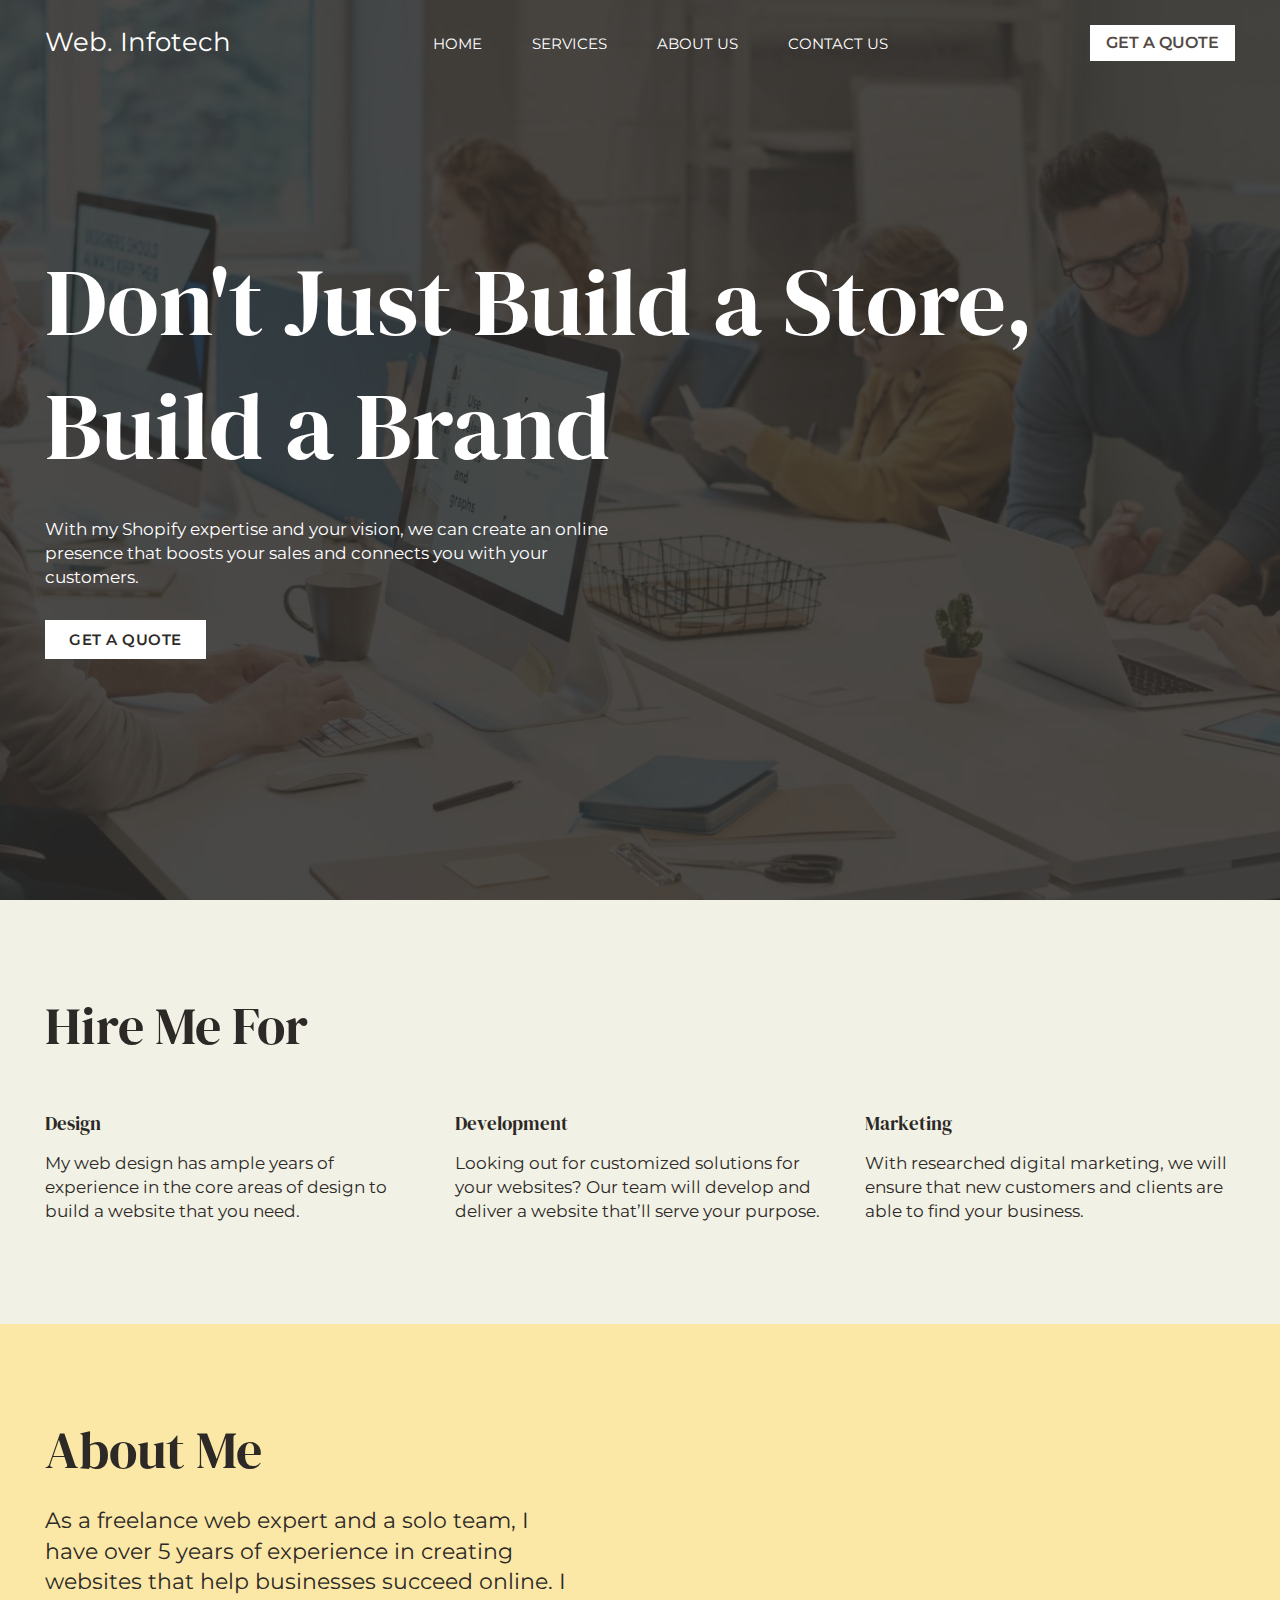
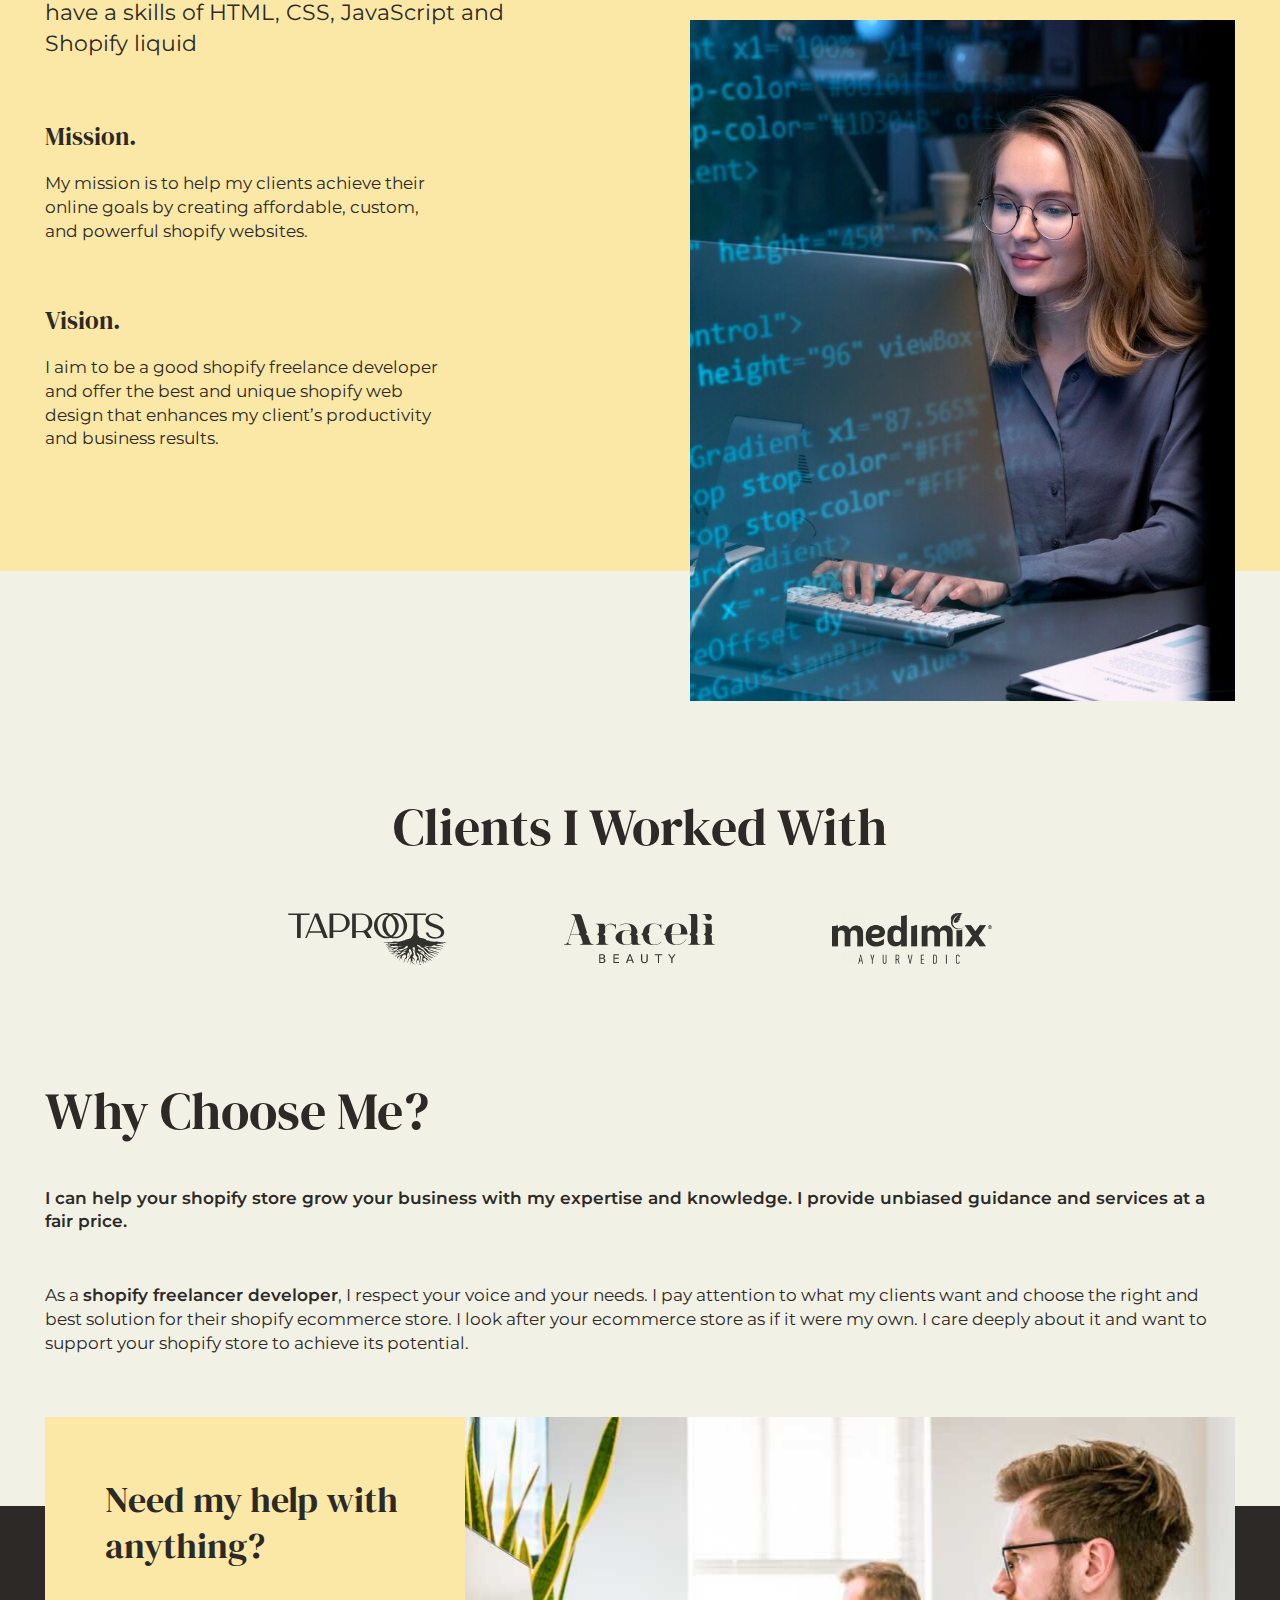
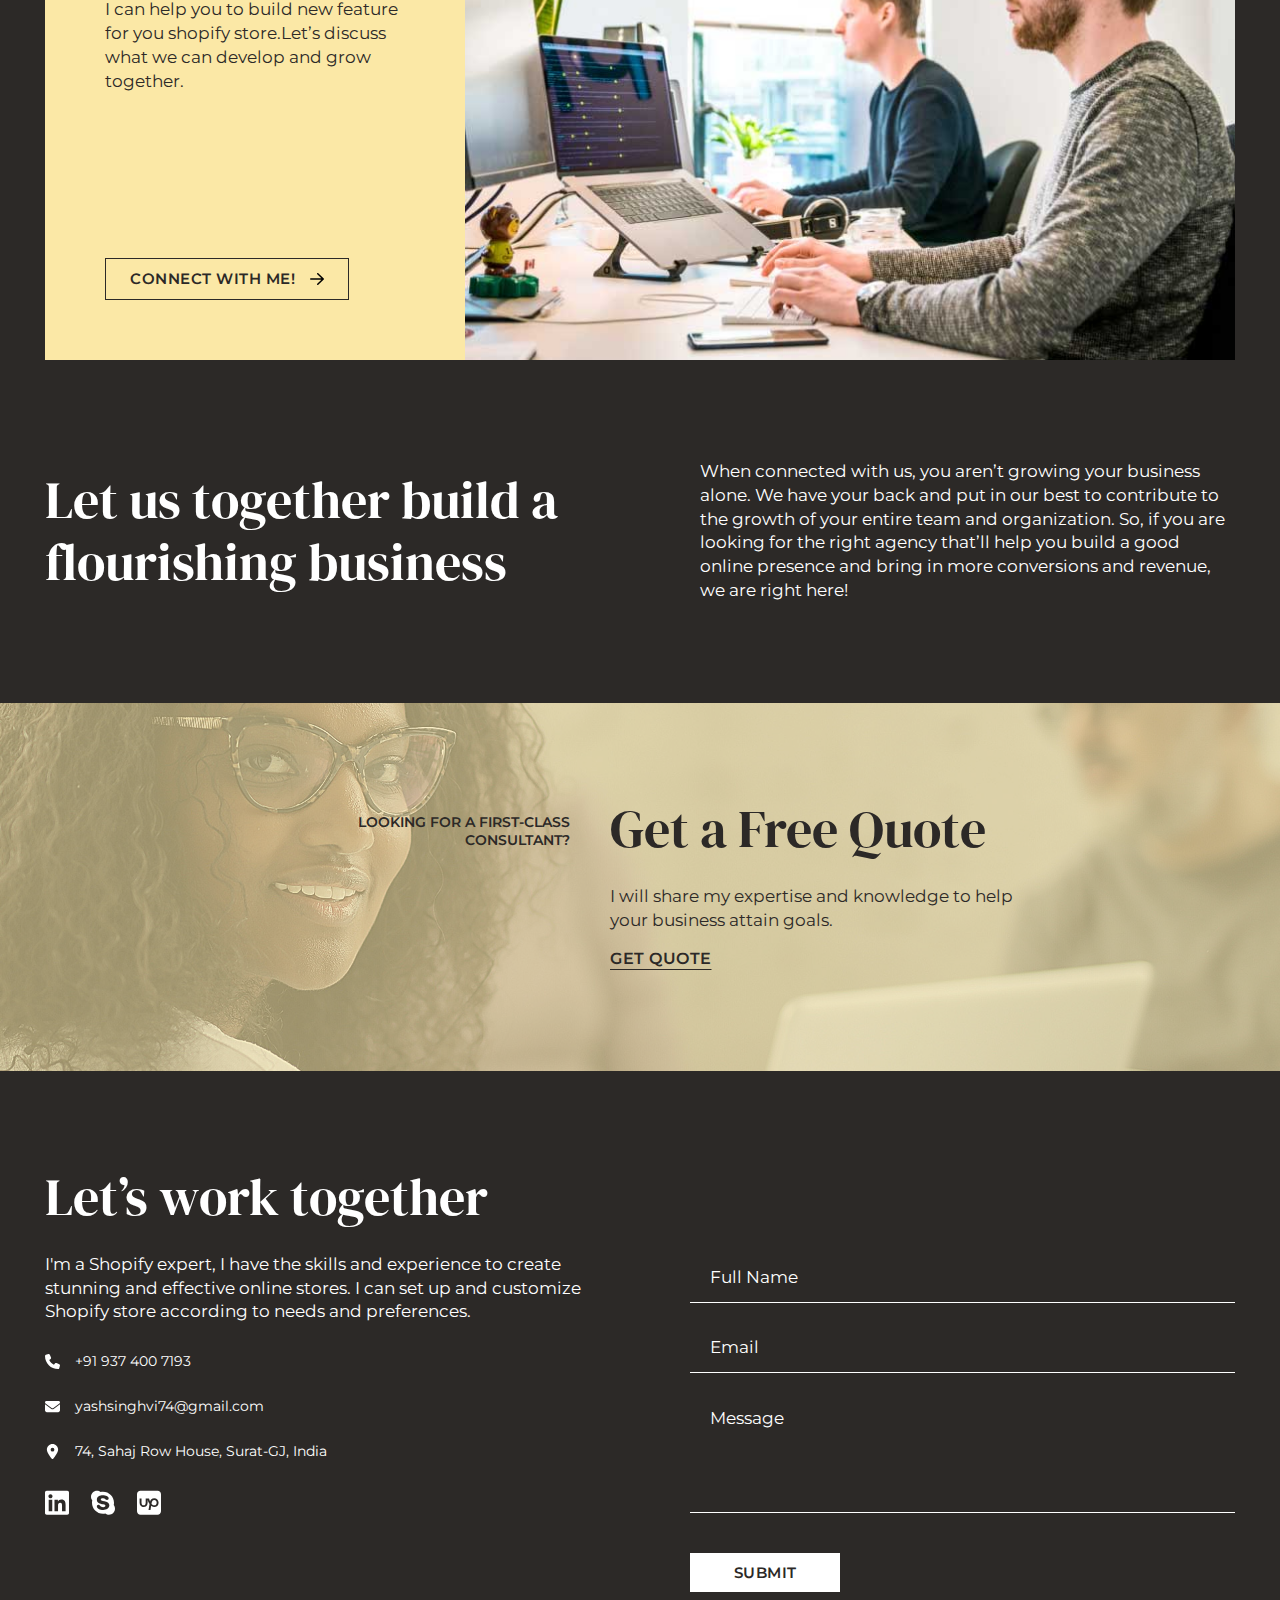
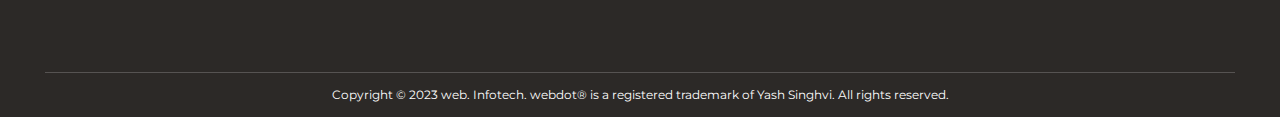
==== index.html @ a0c4d809 "Add files via upload" ====
<!DOCTYPE html>
<html lang="en">
<head>
  <meta charset="UTF-8">
  <meta http-equiv="X-UA-Compatible" content="IE=edge">
  <meta name="viewport" content="width=device-width, initial-scale=1.0">
  <meta http-equiv="content-language" content="en">
  <title>Webdot Infotech | Website Developer | Shopify Expert</title>
  <meta name="description" content="As a Shopify expert, I can make and optimize e-commerce websites for you. I can adjust your Shopify store to fit your wants and needs.">
  <meta name="image" content="https://webdotinfotech.com/image/meta-image.png" />
  <meta property="og:site_name" content="Webdot Infotech">
  <meta property="og:title" content="Webdot Infotech" />
  <meta property="og:description" content="As a Shopify expert, I can make and optimize e-commerce websites for you. I can adjust your Shopify store to fit your wants and needs.">
  <meta property="og:image" content="https://webdotinfotech.com/image/meta-image.png" />
  <meta property="og:image:alt" content="shopify experts developers" />
  <meta property="og:url" content="https://webdotinfotech.com/">
  <meta property="og:updated_time" content="1704219029">
  <meta property="og:type" content="website" />
  <link rel="canonical" href="https://webdotinfotech.com/" />
  <link rel="image_src" href="image/meta-image.png">
  <meta name="keywords" content="webdotinfotech,webdot infotech,web dot infotech,shopify expert,shopify experts developers,expert shopify developers,shopify web design company,shopify developer,hire shopify expert,shopify web designer,shopify website designer,shopify website designers,shopify developers,shopify agency,shopify seo expert,hire shopify developer,shopify experts seo,shopify expert webinopoly,shopify designers,shopify development company,shopify professionals,shopify development,shopify development services,shopify app development,shopify web developer,shopify store development services,shopify development agency,hire shopify developer,shopify consultant,shopify consultation,shopify website development,hire shopify developers,shopify plus experts,shopify experts near me,shopify hire,shopify specialist,hire dedicated shopify developers,shopify website development services,shopify website developer,shopify web development,shopify development store,shopify seo consultant,shopify web agency,shopify app development company,shopify app developer,shopify web development company,shopify web developers,shopify ecommerce development,shopify website development company,shopify development companies,hire dedicated shopify developer,shopify plus developer,shopify for developers,shopify developers for hire,shopify ecommerce development company,hire shopify designer,shopify app development services,hire dedicated shopify developers,shopify development service,shopify design experts,shopify expert hire,hire shopify seo expert,hire shopify app developer,shopify website development agency,shopify design and development,hire a shopify developer,hire shopify web designers,agency shopify,shopify ecommerce website development,shopify ecommerce development services">
  <link rel="apple-touch-icon" href="apple-touch-icon.png">
  <link rel="icon" type="image/x-icon" href="image/favicon.jpg">
  <meta name="robots" content="index,follow">
  <link href="style.css" rel="stylesheet">
  <!-- Google tag (gtag.js) -->
  <script async src="https://www.googletagmanager.com/gtag/js?id=G-RBCRS9G6HV"></script>
  <script>
    window.dataLayer = window.dataLayer || [];
    function gtag(){dataLayer.push(arguments);}
    gtag('js', new Date());
    gtag('config', 'G-RBCRS9G6HV');
  </script>
  <script type="application/ld+json">
    {
      "@context": "https://schema.org/",
      "@type": "Organization",
      "name": "Shopify Experts Developers",
      "url": "https://webdotinfotech.com/",
      "aggregateRating": {
          "@type": "AggregateRating",
          "ratingValue": "4.9",
          "bestRating": "5",
          "ratingCount": "1200"
      }
    }
  </script>
</head>
<body>
  <div class="wrapper">
    <header>
      <div class="container">
        <div class="header-inner-wrap">
          <h1 class="hidden">Best Shopify freelance</h1>
          <h2 class="logo">
            <a href="/">Web. Infotech</a>
          </h2>
          <nav>
            <ul>
              <li><a href="/">HOME</a></li>
              <li><a href="/pages/services.html">SERVICES</a></li>
              <li><a href="/pages/about-us.html">ABOUT US</a></li>
              <li><a href="/pages/contact-us">CONTACT US</a></li>
            </ul>
          </nav>
          <div class="header-button"><a href="mainto:yashjain9542@gmail.com">Get A Quote</a></div>
        </div> 
      </div>
    </header>
    <div id="main">
      <section id="banner">
        <img src="image/hero-bg.jpg" alt="Don't Just Build a Store, Build a Brand" title="Don't Just Build a Store, Build a Brand" height="1027" width="1920"/>
        <div class="container">
          <div class="banner-content">
            <h2>Don't Just Build a Store, Build a Brand</h2>
            <p>With my Shopify expertise and your vision, we can create an online presence that boosts your sales and connects you with your customers.</p>
            <a class="btn" href="mailto:yashjain9542@gmail.com">Get A Quote</a>
          </div>
        </div>  
      </section>
      <section id="hire_me" class="section-gap">
        <div class="container">
          <h2 class="heading-title">Hire Me For</h2>
          <ul>
            <li>
              <h3>Design</h3>
              <p>My web design has ample years of experience in the core areas of design to build a website that you need.</p>
            </li>
            <li>
              <h3>Development</h3>
              <p>Looking out for customized solutions for your websites? Our team will develop and deliver a website that’ll serve your purpose.</p>
            </li>
            <li>
              <h3>Marketing</h3>
              <p>With researched digital marketing, we will ensure that new customers and clients are able to find your business.</p>
            </li>
          </ul>
        </div>
      </section>
      <section id="about_me" class="section-gap">
        <div class="container">
          <div class="heading-wraper">
            <h2 class="heading-title">About Me</h2>
            <p>As a freelance web expert and a solo team, I have over 5 years of experience in creating websites that help businesses succeed online. I have a skills of HTML, CSS, JavaScript and Shopify liquid</p>
          </div>
          <div class="about-me-wrapper">
            <div class="about-me-content">
              <h3>Mission.</h3>
              <p>My mission is to help my clients achieve their online goals by creating affordable, custom, and powerful shopify websites.</p>
              <h3>Vision.</h3>
              <p>I aim to be a good shopify freelance developer and offer the best and unique shopify web design that enhances my client’s productivity and business results.</p>
            </div>
            <div class="about-me-image">
              <img src="image/about.jpg" alt="Yash Singhvi" title="Yash Singhvi" height="720" width="600" />
            </div>
          </div>
        </div>
      </section>
      <section id="client-worked">
        <div class="container">
          <h2 class="heading-title">Clients I Worked With</h2>
          <ul>
            <li><img src="image/taproot.svg" title="taproot" alt="taproot" width="160" height="52" /></li>
            <li><img src="image/aracelibeauty.png" title="aracelibeauty" alt="aracelibeauty" width="160" height="50" /></li>
            <li><img src="image/medimix-logo-300x96.png" title="medimix" alt="medimix" width="160" height="52" /></li>
          </ul>
        </div>
      </section>
      <section id="why-choose" class="section-gap">
        <div class="why-choose-top">
          <div class="container">
            <h2 class="heading-title">Why Choose Me?</h2>
            <p class="bold">I can help your shopify store grow your business with my <b>expertise and knowledge</b>. I provide unbiased guidance and services at a fair price.</p>
            <p>As a <b>shopify freelancer developer</b>, I respect your voice and your needs. I pay attention to what my clients want and choose the right and best solution for their shopify ecommerce store. I look after your ecommerce store as if it were my own. I care deeply about it and want to support your shopify store to achieve its potential.</p>
          </div>
        </div>
        <div class="why-choose-bottom">
          <div class="container">
            <div class="cta_form-wrapper">
              <div class="cta-content-wrapper">
                <h4>Need my help with anything?</h4>
                <p>I can help you to build new feature for you shopify store.Let’s discuss what we can develop and grow together.</p>
                <a class="btn">Connect with me! <svg xmlns="http://www.w3.org/2000/svg" viewBox="0 0 448 512"><path d="M440.6 273.4c4.7-4.5 7.4-10.8 7.4-17.4s-2.7-12.8-7.4-17.4l-176-168c-9.6-9.2-24.8-8.8-33.9 .8s-8.8 24.8 .8 33.9L364.1 232 24 232c-13.3 0-24 10.7-24 24s10.7 24 24 24l340.1 0L231.4 406.6c-9.6 9.2-9.9 24.3-.8 33.9s24.3 9.9 33.9 .8l176-168z"/></svg></a>
              </div>
              <div class="cta-image-wrapper">
                <img src="image/cta-img.jpg" title="shopify consultant" alt="shopify consultant" width="775" height="547" />
              </div>
            </div>
            <div class="cta-bottom-content">
              <h2 class="heading-title">Let us together build a flourishing business  </h2>
              <p>When connected with us, you aren’t growing your business alone. We have your back and put in our best to contribute to the growth of your entire team and organization. So, if you are looking for the right agency that’ll help you build a good online presence and bring in more conversions and revenue, we are right here!</p>
            </div>
          </div>
        </div>
      </section>
      <section id="get_quote" class="section-gap">
        <div class="container">
          <div class="get_quote-wrapper">
            <h4>LOOKING FOR A FIRST-CLASS CONSULTANT?</h4>
            <div class="get_quote-right">
              <h3 class="heading-title">Get a Free Quote</h3>
              <p>I will share my expertise and knowledge to help your business attain goals.</p>
              <a href="">Get Quote</a>
            </div>  
          </div>
        </div>
      </section>
    </div>
    <footer id="footer">
      <div class="container">
        <h2 class="heading-title">Let’s work together</h2>
        <div class="footer-form">
          <div class="footer-info">
            <p>I'm a Shopify expert, I have the skills and experience to create stunning and effective online stores. I can set up and customize Shopify store according to needs and preferences.</p>
            <div class="footer-contact-info">
              <a href="tel:+919374007193"><svg xmlns="http://www.w3.org/2000/svg" height="16" width="16" viewBox="0 0 512 512"><path opacity="1" fill="#fff" d="M164.9 24.6c-7.7-18.6-28-28.5-47.4-23.2l-88 24C12.1 30.2 0 46 0 64C0 311.4 200.6 512 448 512c18 0 33.8-12.1 38.6-29.5l24-88c5.3-19.4-4.6-39.7-23.2-47.4l-96-40c-16.3-6.8-35.2-2.1-46.3 11.6L304.7 368C234.3 334.7 177.3 277.7 144 207.3L193.3 167c13.7-11.2 18.4-30 11.6-46.3l-40-96z"/></svg>+91 937 400 7193</a>
              <a href="mailto:yashsinghvi74@gmail.com"><svg xmlns="http://www.w3.org/2000/svg" height="16" width="16" viewBox="0 0 512 512"><path opacity="1" fill="#fff" d="M48 64C21.5 64 0 85.5 0 112c0 15.1 7.1 29.3 19.2 38.4L236.8 313.6c11.4 8.5 27 8.5 38.4 0L492.8 150.4c12.1-9.1 19.2-23.3 19.2-38.4c0-26.5-21.5-48-48-48H48zM0 176V384c0 35.3 28.7 64 64 64H448c35.3 0 64-28.7 64-64V176L294.4 339.2c-22.8 17.1-54 17.1-76.8 0L0 176z"/></svg>yashsinghvi74@gmail.com</a>
              <a href="https://maps.app.goo.gl/C3qq3bNcVuAo6LQk9"><svg xmlns="http://www.w3.org/2000/svg" height="16" width="12" viewBox="0 0 384 512"><path opacity="1" fill="#fff" d="M215.7 499.2C267 435 384 279.4 384 192C384 86 298 0 192 0S0 86 0 192c0 87.4 117 243 168.3 307.2c12.3 15.3 35.1 15.3 47.4 0zM192 128a64 64 0 1 1 0 128 64 64 0 1 1 0-128z"/></svg>
                74, Sahaj Row House, Surat-GJ, India</a>
            </div>
            <ul>
              <li>
                <a href="https://linkedin.com/in/yashsinghvi74" target="_blank"><svg xmlns="http://www.w3.org/2000/svg" height="16" width="14" viewBox="0 0 448 512"><path opacity="1" fill="currentColor" d="M416 32H31.9C14.3 32 0 46.5 0 64.3v383.4C0 465.5 14.3 480 31.9 480H416c17.6 0 32-14.5 32-32.3V64.3c0-17.8-14.4-32.3-32-32.3zM135.4 416H69V202.2h66.5V416zm-33.2-243c-21.3 0-38.5-17.3-38.5-38.5S80.9 96 102.2 96c21.2 0 38.5 17.3 38.5 38.5 0 21.3-17.2 38.5-38.5 38.5zm282.1 243h-66.4V312c0-24.8-.5-56.7-34.5-56.7-34.6 0-39.9 27-39.9 54.9V416h-66.4V202.2h63.7v29.2h.9c8.9-16.8 30.6-34.5 62.9-34.5 67.2 0 79.7 44.3 79.7 101.9V416z"/></svg></a>
              </li>
              <li>
                <a href=" https://join.skype.com/invite/wODGRNer0gTe" target="_blank"><svg xmlns="http://www.w3.org/2000/svg" height="16" width="14" viewBox="0 0 448 512"><path opacity="1" fill="currentColor" d="M424.7 299.8c2.9-14 4.7-28.9 4.7-43.8 0-113.5-91.9-205.3-205.3-205.3-14.9 0-29.7 1.7-43.8 4.7C161.3 40.7 137.7 32 112 32 50.2 32 0 82.2 0 144c0 25.7 8.7 49.3 23.3 68.2-2.9 14-4.7 28.9-4.7 43.8 0 113.5 91.9 205.3 205.3 205.3 14.9 0 29.7-1.7 43.8-4.7 19 14.6 42.6 23.3 68.2 23.3 61.8 0 112-50.2 112-112 .1-25.6-8.6-49.2-23.2-68.1zm-194.6 91.5c-65.6 0-120.5-29.2-120.5-65 0-16 9-30.6 29.5-30.6 31.2 0 34.1 44.9 88.1 44.9 25.7 0 42.3-11.4 42.3-26.3 0-18.7-16-21.6-42-28-62.5-15.4-117.8-22-117.8-87.2 0-59.2 58.6-81.1 109.1-81.1 55.1 0 110.8 21.9 110.8 55.4 0 16.9-11.4 31.8-30.3 31.8-28.3 0-29.2-33.5-75-33.5-25.7 0-42 7-42 22.5 0 19.8 20.8 21.8 69.1 33 41.4 9.3 90.7 26.8 90.7 77.6 0 59.1-57.1 86.5-112 86.5z"/></svg></a>
              </li>
              <li>
                <a href="https://www.upwork.com/freelancers/~01f6aa368728f77fda?s=1110580755057594368" target="_blank"><svg xmlns="http://www.w3.org/2000/svg" height="16" width="14" viewBox="0 0 448 512"><path opacity="1" fill="currentColor" d="M64 32C28.7 32 0 60.7 0 96V416c0 35.3 28.7 64 64 64H384c35.3 0 64-28.7 64-64V96c0-35.3-28.7-64-64-64H64zM270.8 274.3c5.2 8.4 23.6 29.9 51.5 29.9v0c25.2 0 44.9-20.2 44.9-49.7s-19.4-49.7-44.9-49.7s-44.9 16.7-51.5 69.5zm-26.7-41.8c7.3-30.5 32.7-60.1 78.2-60.1l0 0c45.1 0 80.9 35.2 80.9 82.2s-35.9 81.9-80.9 81.9c-.6 0-1.1 0-1.7 0c-.5 0-1.1 0-1.6 0h-.1c-14.5-.5-28.7-4.8-40.9-12.6c-4.7-2.8-9.1-6-13.4-9.5l-12.8 78.4H214.9l19.4-110.6c-20.8-29.1-31.6-62.4-36.2-79.7V255c0 48-30.5 81.5-74.2 81.5c-22 0-41-8-54.8-23.3c-13.4-14.8-20.8-35.5-20.8-58.3V176.8H84.5l-.3 78.2c0 28.4 14.5 49.3 39.8 49.3s38.2-20.9 38.2-49.3V176.8h62.8c4.8 19.3 10.9 40.1 19.2 55.6z"/></svg></a>
              </li>
            </ul>
          </div>
          <div class="footer-form-wrapper">
            <form method="post" action="mailto:yashjain9542@gmail.com">
              <input type="text" name="Name" id="name" value="" placeholder="Full Name" />
              <input type="email" name="Email" id="email" value="" placeholder="Email" />
              <textarea name="message" id="Message" placeholder="Message"></textarea>
              <input type="submit" class="btn" value="Submit"/>
            </form>
          </div>
        </div>
        <div class="footer-bottom">Copyright © 2023 web. Infotech. webdot® is a registered trademark of Yash Singhvi. All rights reserved.</div>
      </div>
    </footer>
  </div>
  <script>
    document.querySelectorAll('header nav li a').forEach(nav => {
      if(nav.href.includes('#')){
        nav.addEventListener('click',function(e){
          e.preventDefault();
          let id = nav.getAttribute('href');
          document.querySelector(id).scrollIntoView({behavior: "smooth"});
        })
      } 
    })
  </script>
</body>
</html>
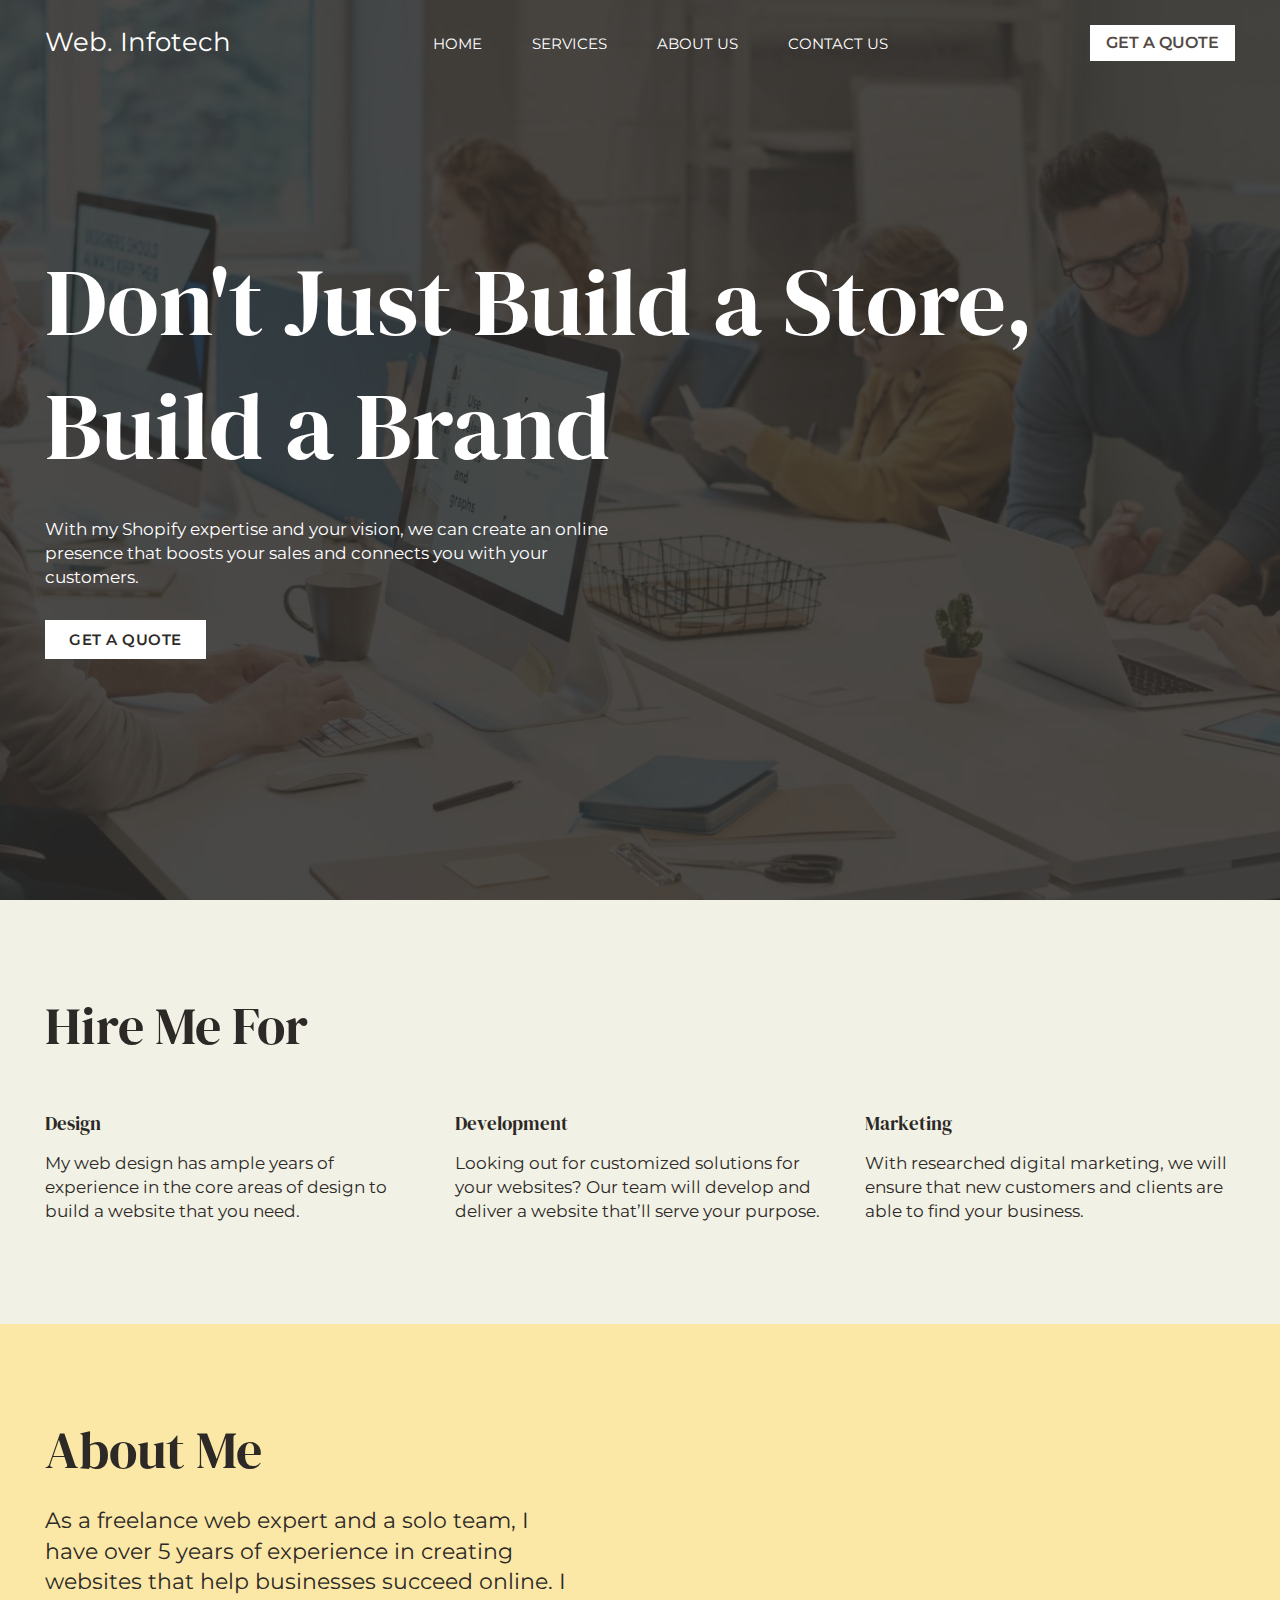
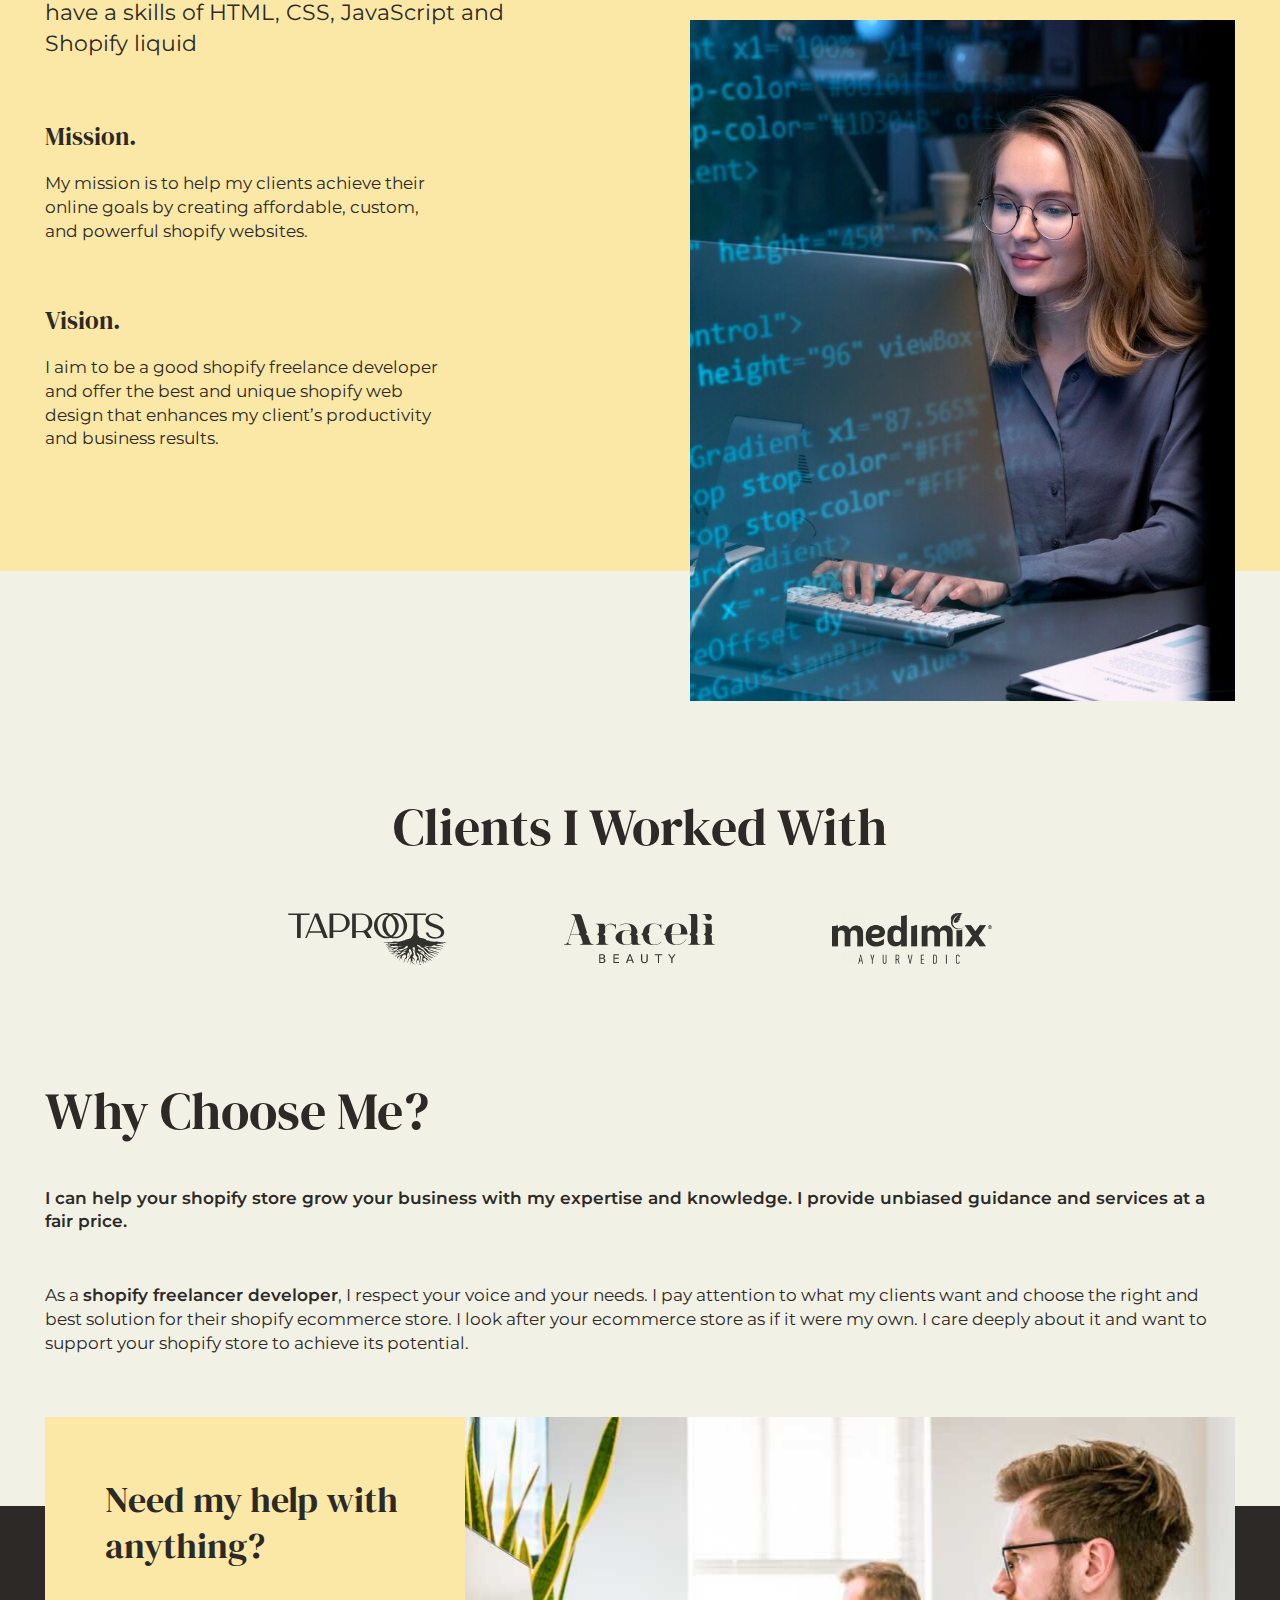
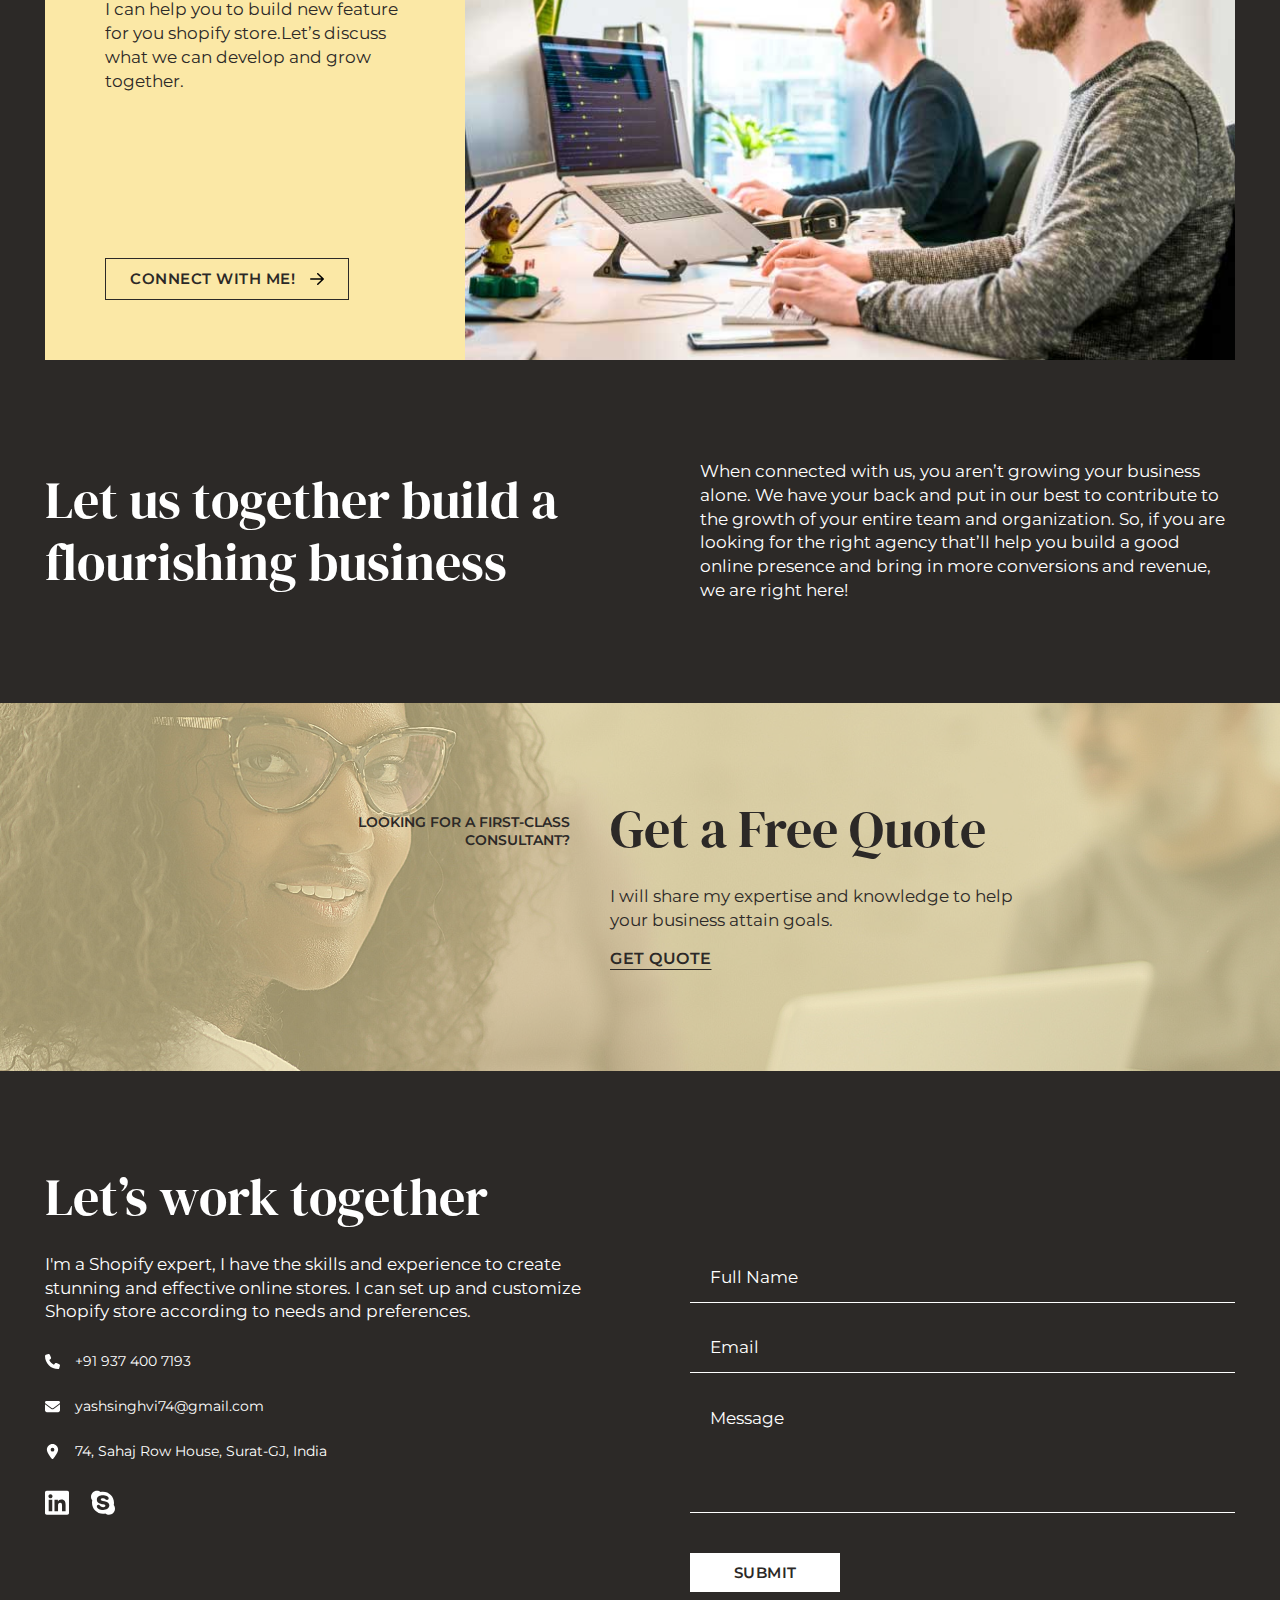
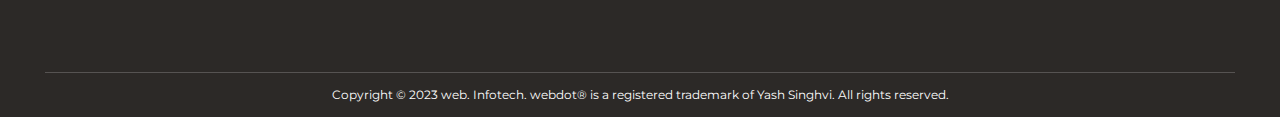
==== commit 7d0c87ae: "Update index.html" ====
--- a/index.html
+++ b/index.html
@@ -17,12 +17,12 @@
   <meta property="og:updated_time" content="1704219029">
   <meta property="og:type" content="website" />
   <link rel="canonical" href="https://webdotinfotech.com/" />
-  <link rel="image_src" href="image/meta-image.png">
+  <link rel="image_src" href="/image/meta-image.png">
   <meta name="keywords" content="webdotinfotech,webdot infotech,web dot infotech,shopify expert,shopify experts developers,expert shopify developers,shopify web design company,shopify developer,hire shopify expert,shopify web designer,shopify website designer,shopify website designers,shopify developers,shopify agency,shopify seo expert,hire shopify developer,shopify experts seo,shopify expert webinopoly,shopify designers,shopify development company,shopify professionals,shopify development,shopify development services,shopify app development,shopify web developer,shopify store development services,shopify development agency,hire shopify developer,shopify consultant,shopify consultation,shopify website development,hire shopify developers,shopify plus experts,shopify experts near me,shopify hire,shopify specialist,hire dedicated shopify developers,shopify website development services,shopify website developer,shopify web development,shopify development store,shopify seo consultant,shopify web agency,shopify app development company,shopify app developer,shopify web development company,shopify web developers,shopify ecommerce development,shopify website development company,shopify development companies,hire dedicated shopify developer,shopify plus developer,shopify for developers,shopify developers for hire,shopify ecommerce development company,hire shopify designer,shopify app development services,hire dedicated shopify developers,shopify development service,shopify design experts,shopify expert hire,hire shopify seo expert,hire shopify app developer,shopify website development agency,shopify design and development,hire a shopify developer,hire shopify web designers,agency shopify,shopify ecommerce website development,shopify ecommerce development services">
   <link rel="apple-touch-icon" href="apple-touch-icon.png">
-  <link rel="icon" type="image/x-icon" href="image/favicon.jpg">
+  <link rel="icon" type="image/x-icon" href="/image/favicon.jpg">
   <meta name="robots" content="index,follow">
-  <link href="style.css" rel="stylesheet">
+  <link href="/style.css" rel="stylesheet">
   <!-- Google tag (gtag.js) -->
   <script async src="https://www.googletagmanager.com/gtag/js?id=G-RBCRS9G6HV"></script>
   <script>
@@ -69,7 +69,7 @@
     </header>
     <div id="main">
       <section id="banner">
-        <img src="image/hero-bg.jpg" alt="Don't Just Build a Store, Build a Brand" title="Don't Just Build a Store, Build a Brand" height="1027" width="1920"/>
+        <img src="/image/hero-bg.jpg" alt="Don't Just Build a Store, Build a Brand" title="Don't Just Build a Store, Build a Brand" height="1027" width="1920"/>
         <div class="container">
           <div class="banner-content">
             <h2>Don't Just Build a Store, Build a Brand</h2>
@@ -111,7 +111,7 @@
               <p>I aim to be a good shopify freelance developer and offer the best and unique shopify web design that enhances my client’s productivity and business results.</p>
             </div>
             <div class="about-me-image">
-              <img src="image/about.jpg" alt="Yash Singhvi" title="Yash Singhvi" height="720" width="600" />
+              <img src="/image/about.jpg" alt="Yash Singhvi" title="Yash Singhvi" height="720" width="600" />
             </div>
           </div>
         </div>
@@ -120,9 +120,9 @@
         <div class="container">
           <h2 class="heading-title">Clients I Worked With</h2>
           <ul>
-            <li><img src="image/taproot.svg" title="taproot" alt="taproot" width="160" height="52" /></li>
-            <li><img src="image/aracelibeauty.png" title="aracelibeauty" alt="aracelibeauty" width="160" height="50" /></li>
-            <li><img src="image/medimix-logo-300x96.png" title="medimix" alt="medimix" width="160" height="52" /></li>
+            <li><img src="/image/taproot.svg" title="taproot" alt="taproot" width="160" height="52" /></li>
+            <li><img src="/image/aracelibeauty.png" title="aracelibeauty" alt="aracelibeauty" width="160" height="50" /></li>
+            <li><img src="/image/medimix-logo-300x96.png" title="medimix" alt="medimix" width="160" height="52" /></li>
           </ul>
         </div>
       </section>
@@ -143,7 +143,7 @@
                 <a class="btn">Connect with me! <svg xmlns="http://www.w3.org/2000/svg" viewBox="0 0 448 512"><path d="M440.6 273.4c4.7-4.5 7.4-10.8 7.4-17.4s-2.7-12.8-7.4-17.4l-176-168c-9.6-9.2-24.8-8.8-33.9 .8s-8.8 24.8 .8 33.9L364.1 232 24 232c-13.3 0-24 10.7-24 24s10.7 24 24 24l340.1 0L231.4 406.6c-9.6 9.2-9.9 24.3-.8 33.9s24.3 9.9 33.9 .8l176-168z"/></svg></a>
               </div>
               <div class="cta-image-wrapper">
-                <img src="image/cta-img.jpg" title="shopify consultant" alt="shopify consultant" width="775" height="547" />
+                <img src="/image/cta-img.jpg" title="shopify consultant" alt="shopify consultant" width="775" height="547" />
               </div>
             </div>
             <div class="cta-bottom-content">
@@ -160,7 +160,7 @@
             <div class="get_quote-right">
               <h3 class="heading-title">Get a Free Quote</h3>
               <p>I will share my expertise and knowledge to help your business attain goals.</p>
-              <a href="">Get Quote</a>
+              <a href="mailto:yashjain9542@gmail.com">Get Quote</a>
             </div>  
           </div>
         </div>
@@ -186,8 +186,6 @@
                 <a href=" https://join.skype.com/invite/wODGRNer0gTe" target="_blank"><svg xmlns="http://www.w3.org/2000/svg" height="16" width="14" viewBox="0 0 448 512"><path opacity="1" fill="currentColor" d="M424.7 299.8c2.9-14 4.7-28.9 4.7-43.8 0-113.5-91.9-205.3-205.3-205.3-14.9 0-29.7 1.7-43.8 4.7C161.3 40.7 137.7 32 112 32 50.2 32 0 82.2 0 144c0 25.7 8.7 49.3 23.3 68.2-2.9 14-4.7 28.9-4.7 43.8 0 113.5 91.9 205.3 205.3 205.3 14.9 0 29.7-1.7 43.8-4.7 19 14.6 42.6 23.3 68.2 23.3 61.8 0 112-50.2 112-112 .1-25.6-8.6-49.2-23.2-68.1zm-194.6 91.5c-65.6 0-120.5-29.2-120.5-65 0-16 9-30.6 29.5-30.6 31.2 0 34.1 44.9 88.1 44.9 25.7 0 42.3-11.4 42.3-26.3 0-18.7-16-21.6-42-28-62.5-15.4-117.8-22-117.8-87.2 0-59.2 58.6-81.1 109.1-81.1 55.1 0 110.8 21.9 110.8 55.4 0 16.9-11.4 31.8-30.3 31.8-28.3 0-29.2-33.5-75-33.5-25.7 0-42 7-42 22.5 0 19.8 20.8 21.8 69.1 33 41.4 9.3 90.7 26.8 90.7 77.6 0 59.1-57.1 86.5-112 86.5z"/></svg></a>
               </li>
               <li>
-                <a href="https://www.upwork.com/freelancers/~01f6aa368728f77fda?s=1110580755057594368" target="_blank"><svg xmlns="http://www.w3.org/2000/svg" height="16" width="14" viewBox="0 0 448 512"><path opacity="1" fill="currentColor" d="M64 32C28.7 32 0 60.7 0 96V416c0 35.3 28.7 64 64 64H384c35.3 0 64-28.7 64-64V96c0-35.3-28.7-64-64-64H64zM270.8 274.3c5.2 8.4 23.6 29.9 51.5 29.9v0c25.2 0 44.9-20.2 44.9-49.7s-19.4-49.7-44.9-49.7s-44.9 16.7-51.5 69.5zm-26.7-41.8c7.3-30.5 32.7-60.1 78.2-60.1l0 0c45.1 0 80.9 35.2 80.9 82.2s-35.9 81.9-80.9 81.9c-.6 0-1.1 0-1.7 0c-.5 0-1.1 0-1.6 0h-.1c-14.5-.5-28.7-4.8-40.9-12.6c-4.7-2.8-9.1-6-13.4-9.5l-12.8 78.4H214.9l19.4-110.6c-20.8-29.1-31.6-62.4-36.2-79.7V255c0 48-30.5 81.5-74.2 81.5c-22 0-41-8-54.8-23.3c-13.4-14.8-20.8-35.5-20.8-58.3V176.8H84.5l-.3 78.2c0 28.4 14.5 49.3 39.8 49.3s38.2-20.9 38.2-49.3V176.8h62.8c4.8 19.3 10.9 40.1 19.2 55.6z"/></svg></a>
-              </li>
             </ul>
           </div>
           <div class="footer-form-wrapper">
@@ -203,16 +201,5 @@
       </div>
     </footer>
   </div>
-  <script>
-    document.querySelectorAll('header nav li a').forEach(nav => {
-      if(nav.href.includes('#')){
-        nav.addEventListener('click',function(e){
-          e.preventDefault();
-          let id = nav.getAttribute('href');
-          document.querySelector(id).scrollIntoView({behavior: "smooth"});
-        })
-      } 
-    })
-  </script>
 </body>
 </html>
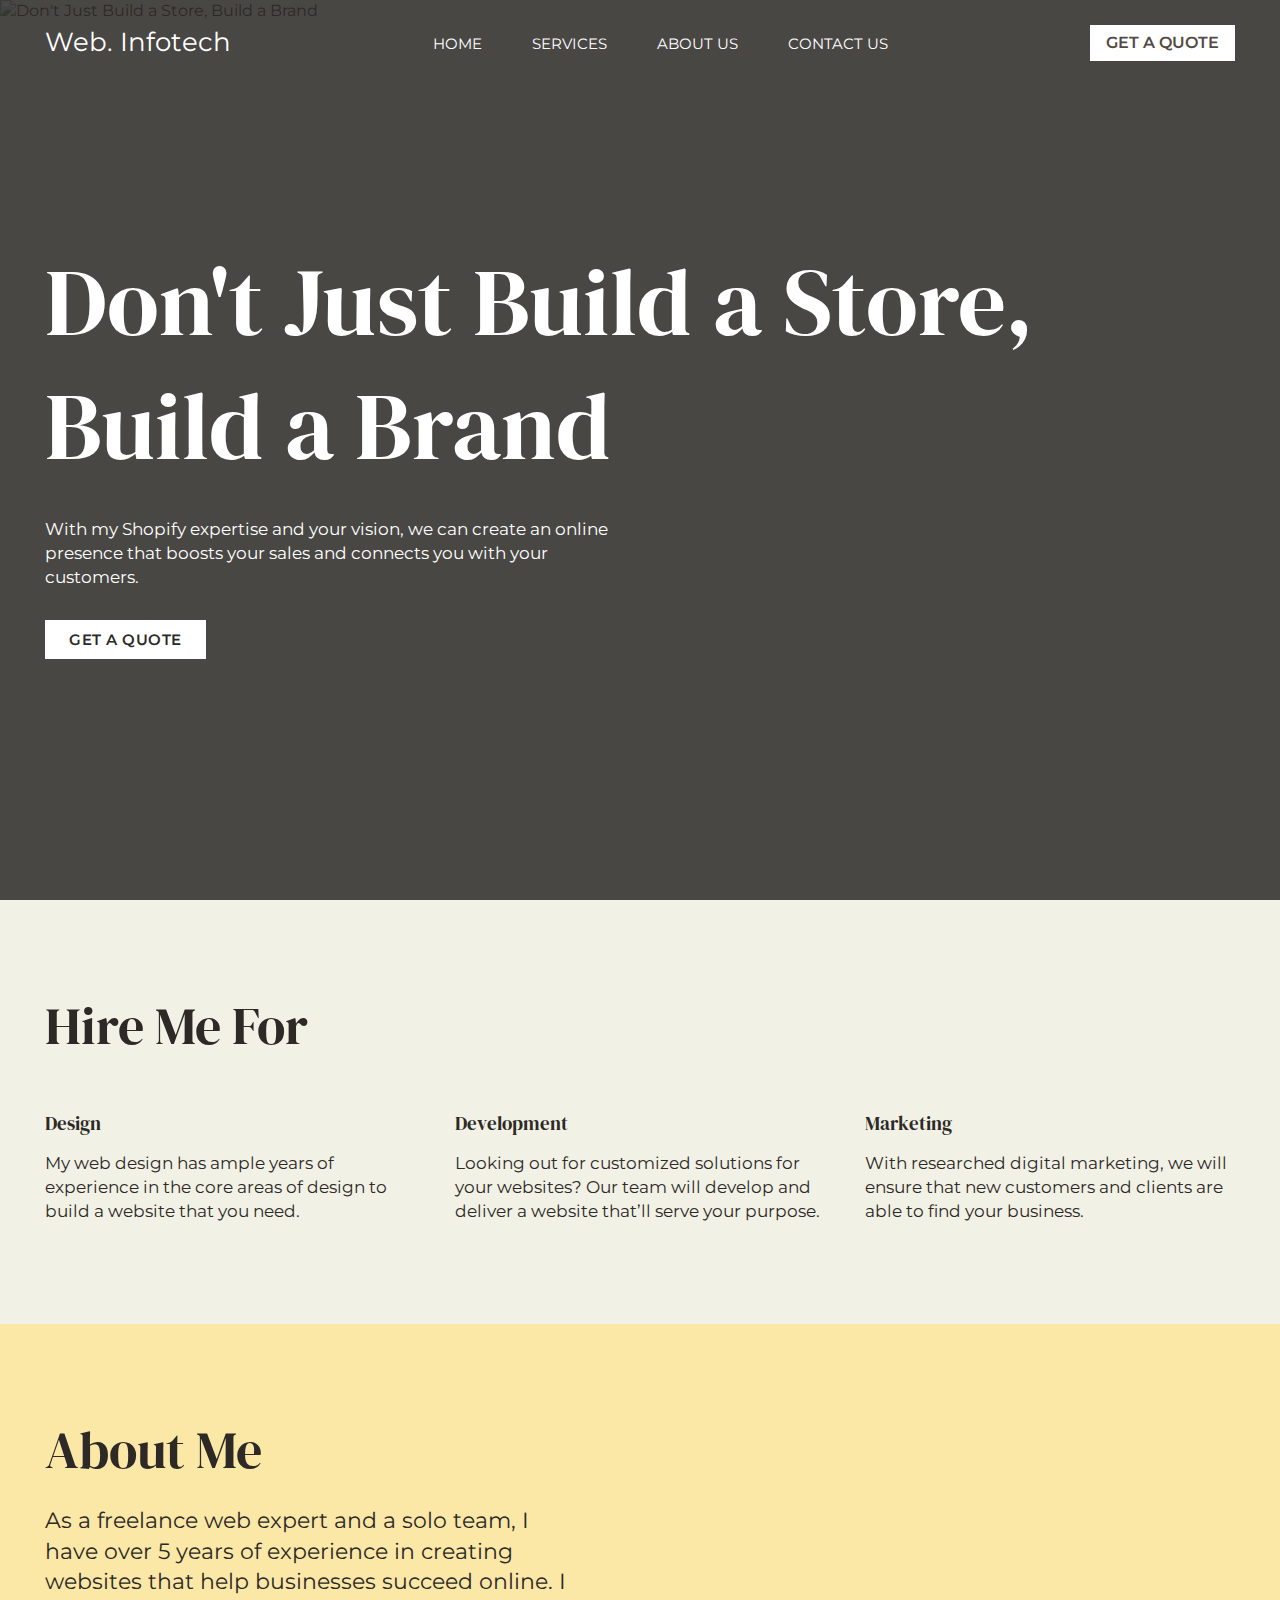
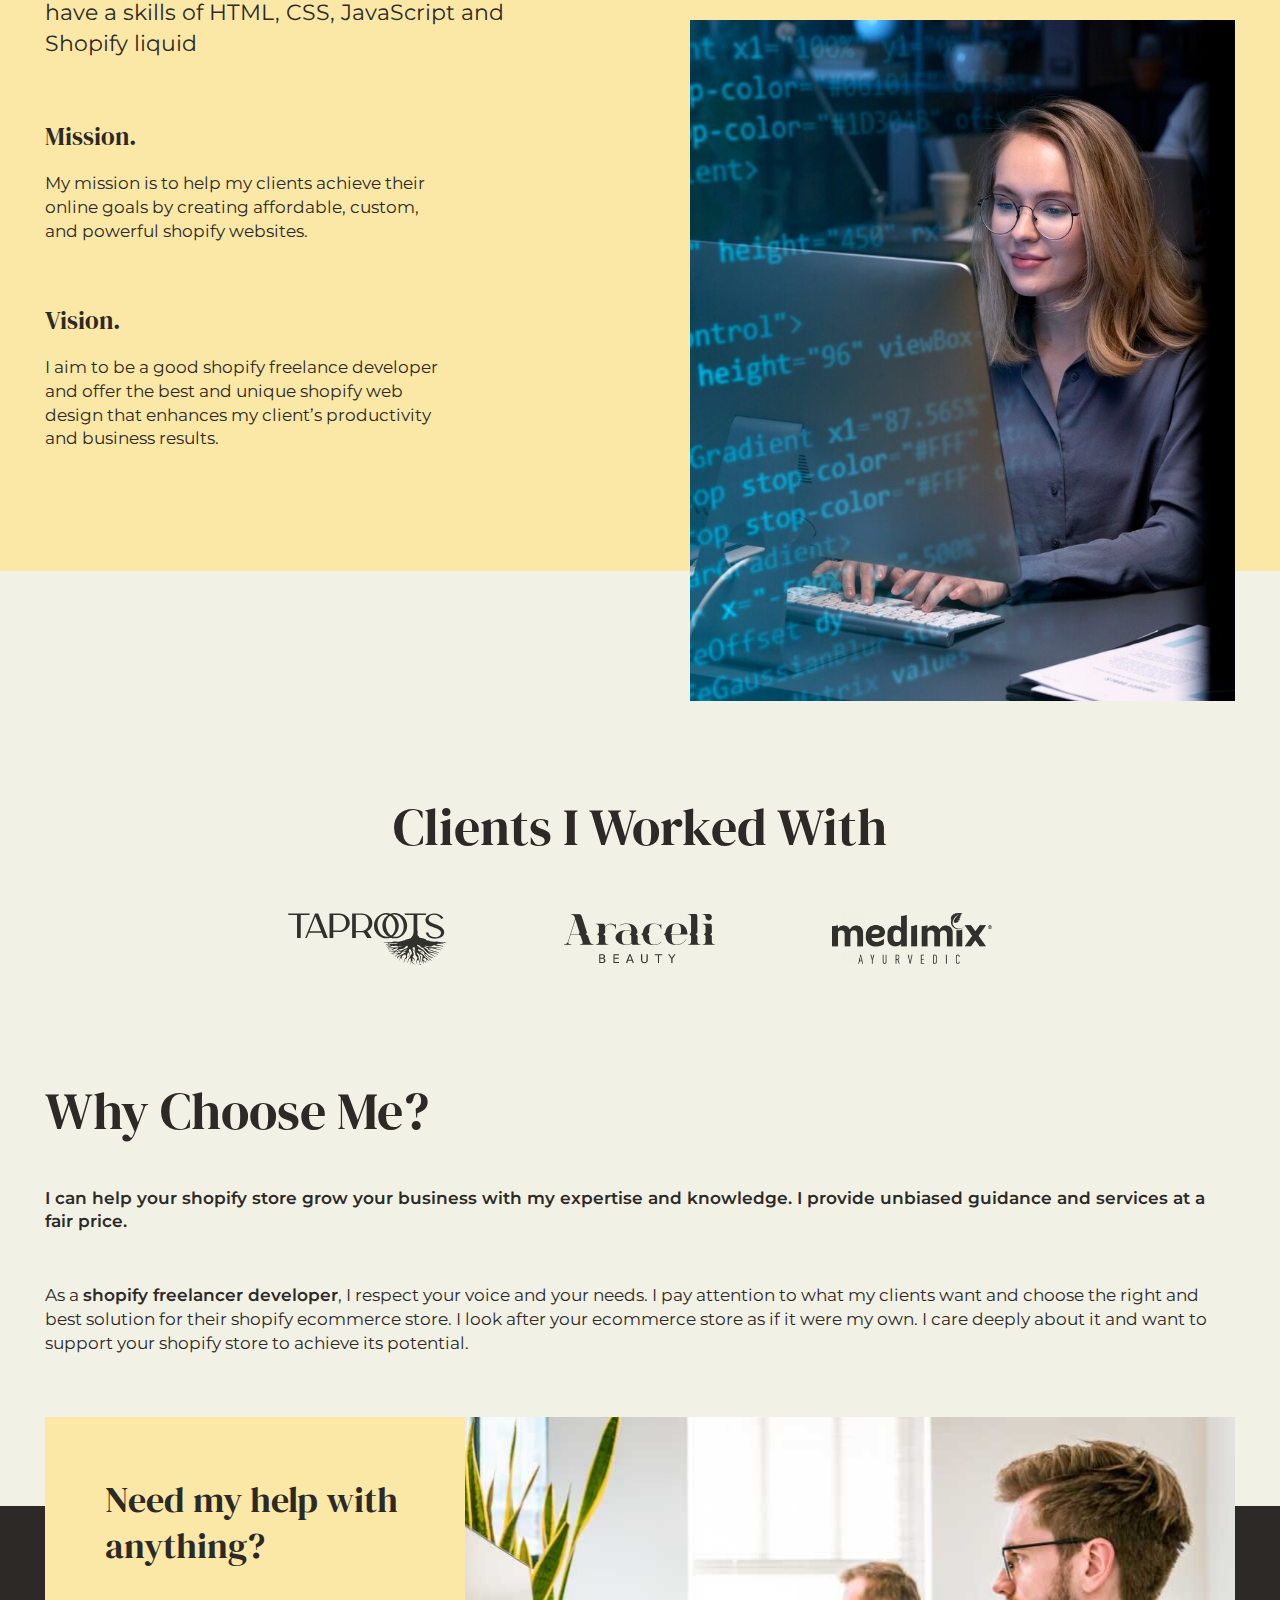
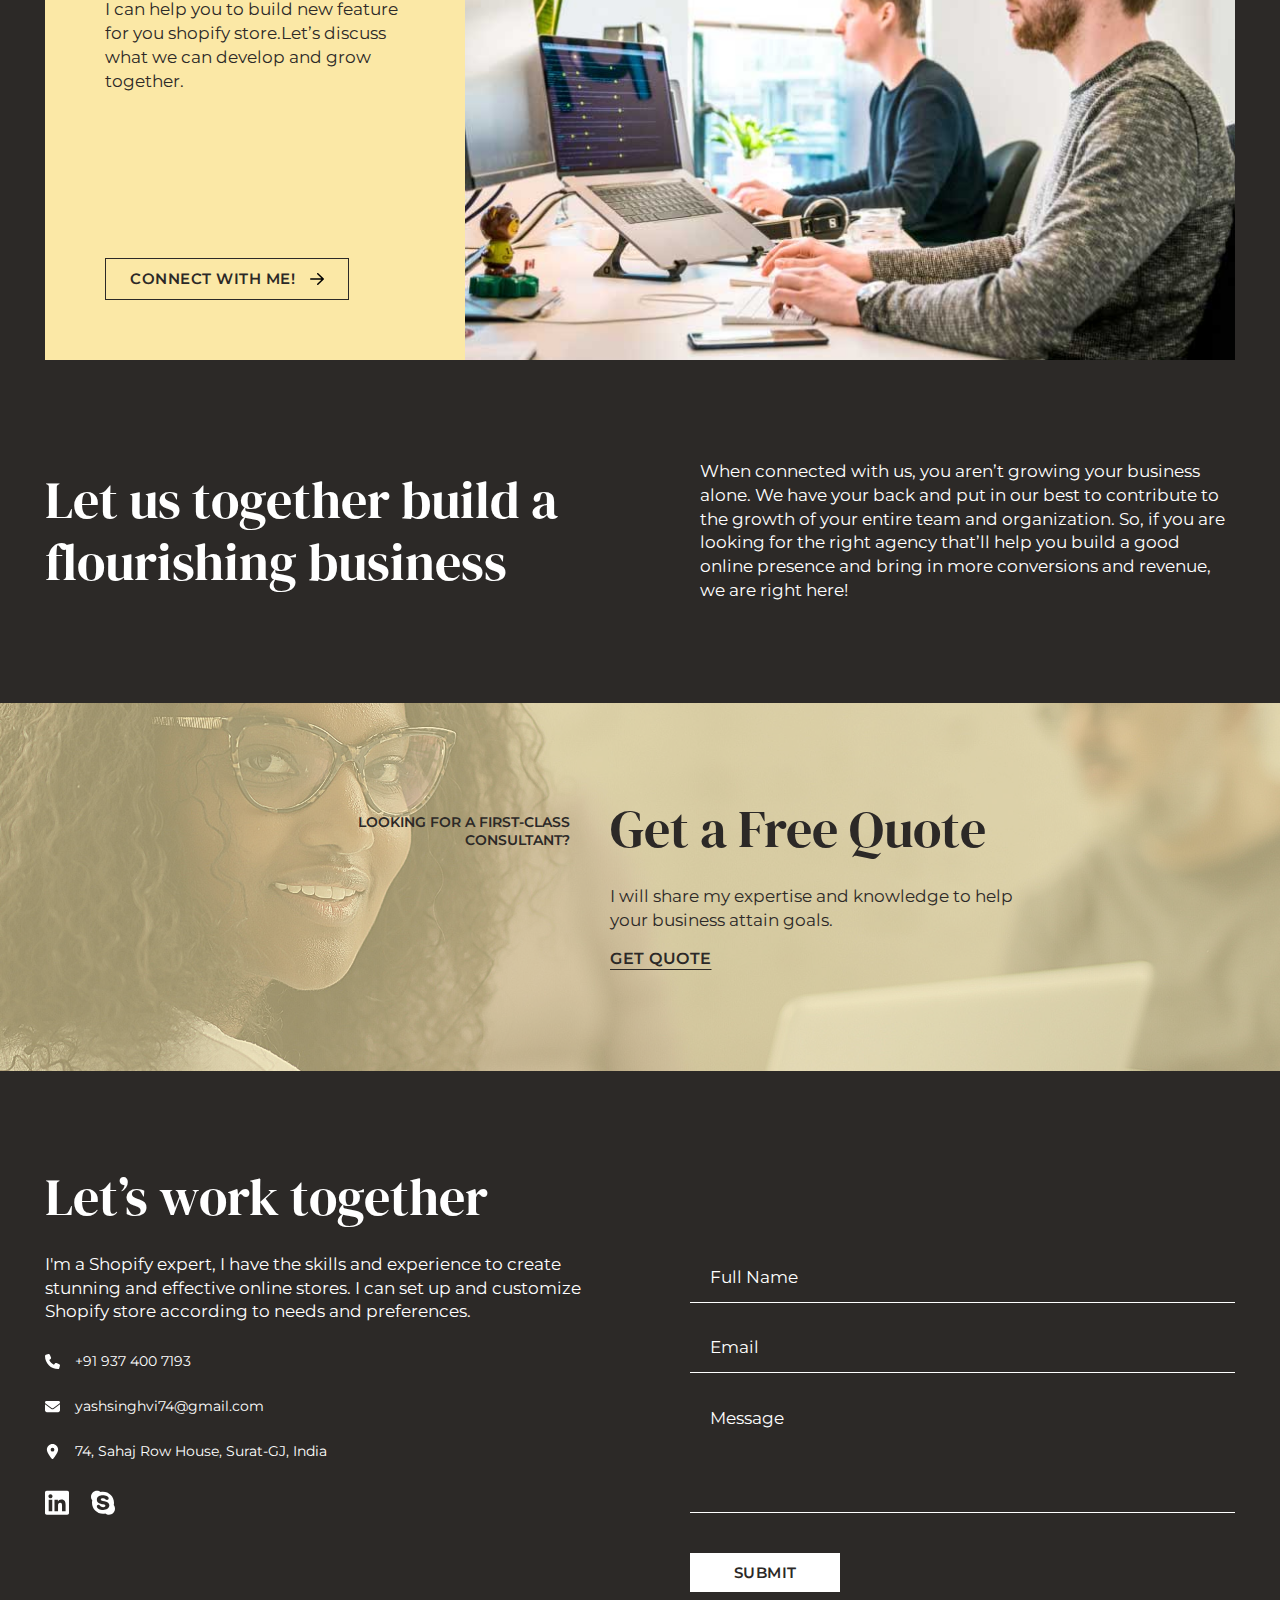
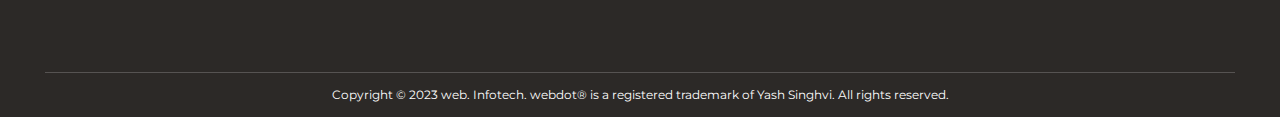
==== commit 2bfb273a: "Banner Image" ====
--- a/index.html
+++ b/index.html
@@ -69,7 +69,15 @@
     </header>
     <div id="main">
       <section id="banner">
-        <img src="/image/hero-bg.jpg" alt="Don't Just Build a Store, Build a Brand" title="Don't Just Build a Store, Build a Brand" height="1027" width="1920"/>
+        <picture>
+          <source media="(max-width:3000px)" srcset="/image/hero-bg-3000_x_1999.jpg">
+          <source media="(max-width:2000px)" srcset="/image/hero-bg-2000_x_1333.jpg">
+          <source media="(max-width:650px)" srcset="/image/hero-bg-1440_x_959.jpg">
+          <source media="(max-width:1200px)" srcset="/image/hero-bg-1200_x_799.jpg">
+          <source media="(max-width:992px)" srcset="/image/hero-bg-992_x_660.jpg">
+          <source media="(max-width:768px)" srcset="/image/hero-bg-768_x_511.jpg">
+          <img src="/image/hero-bg.jpg" alt="Don't Just Build a Store, Build a Brand" title="Don't Just Build a Store, Build a Brand" height="1027" width="1920">
+        </picture>
         <div class="container">
           <div class="banner-content">
             <h2>Don't Just Build a Store, Build a Brand</h2>
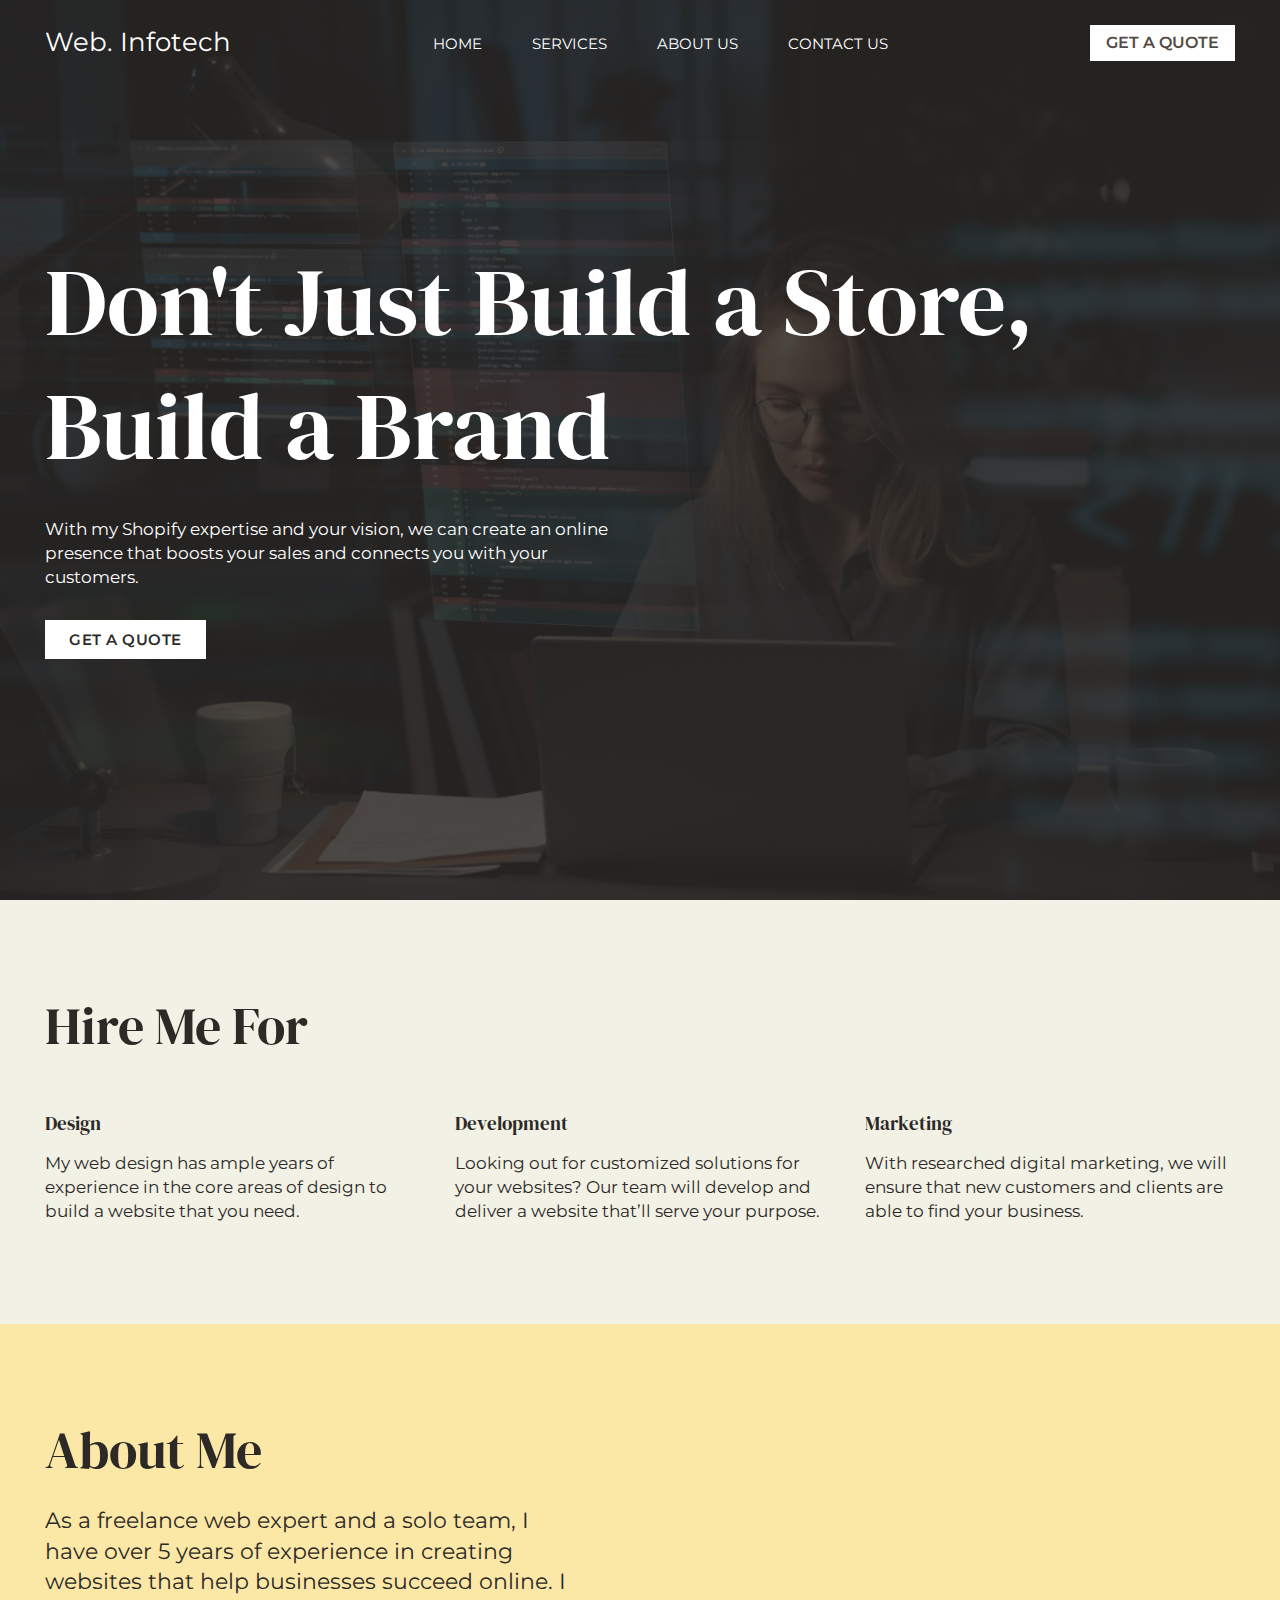
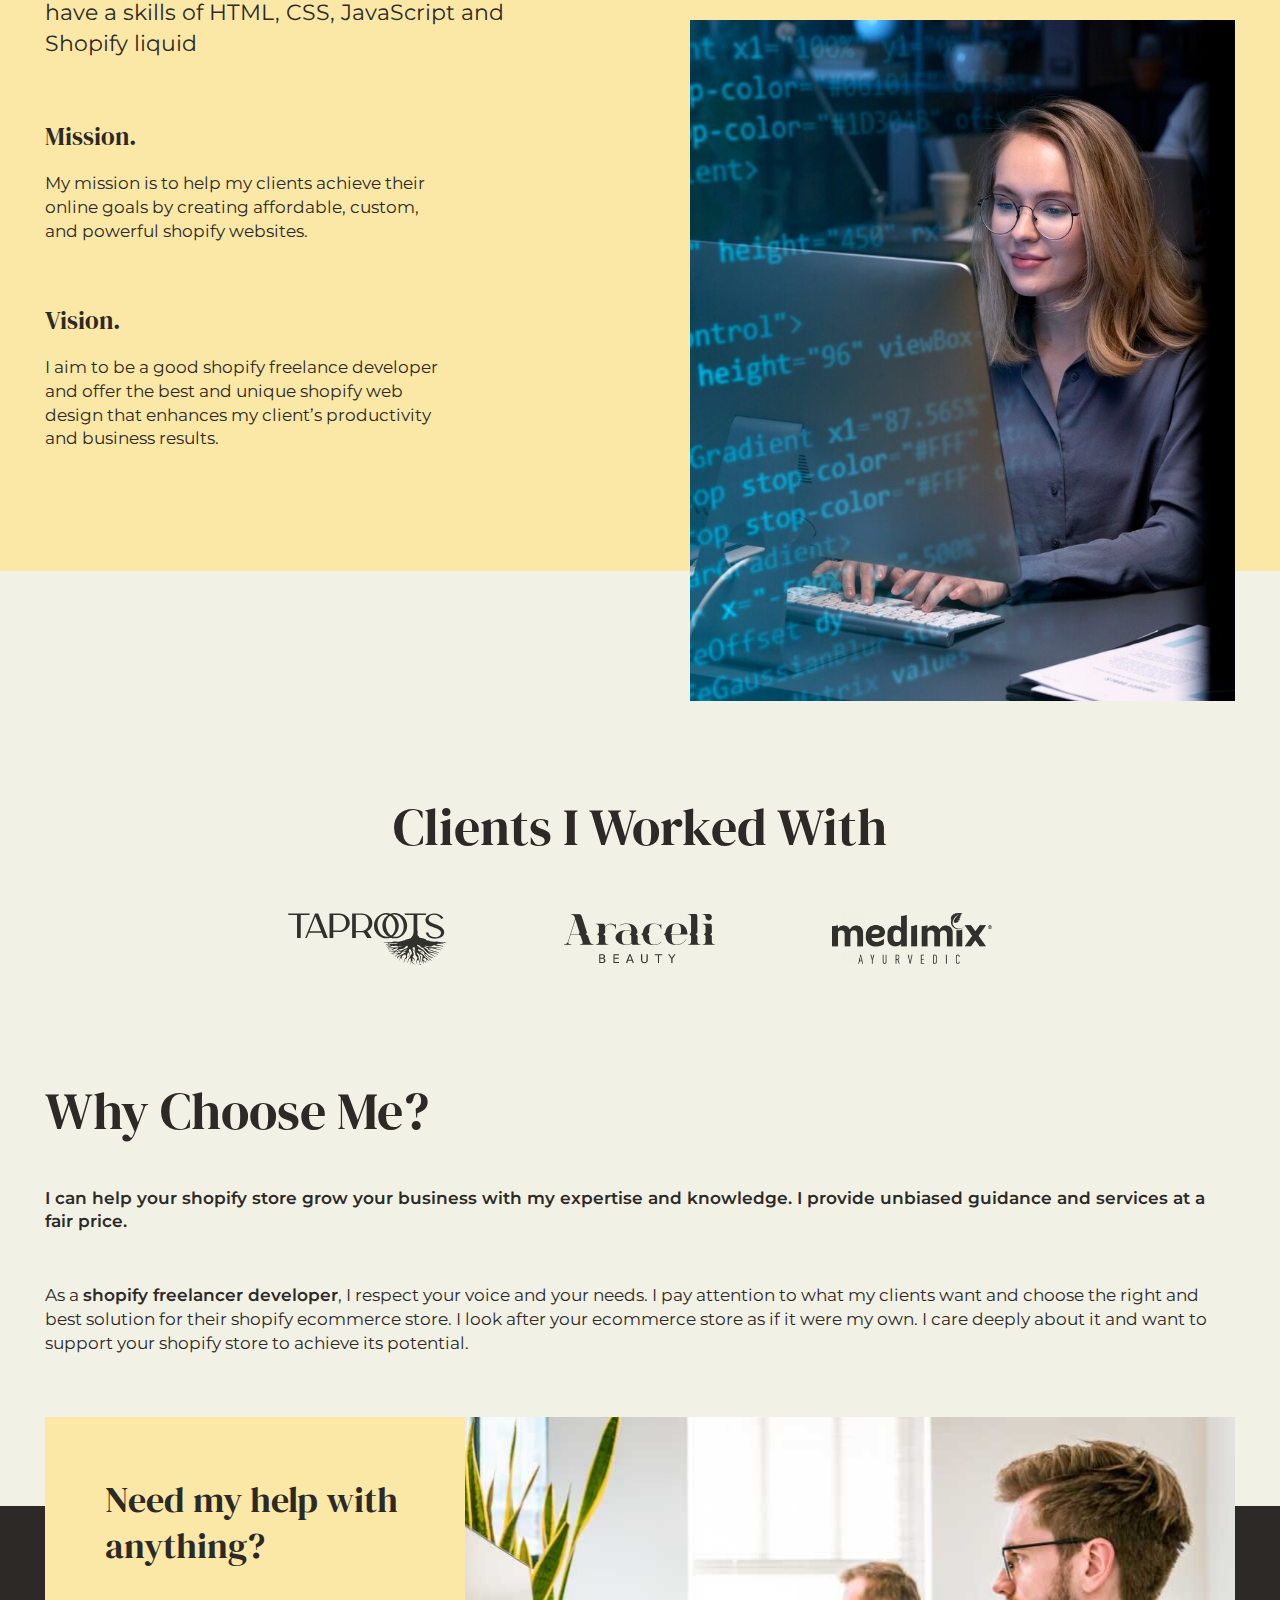
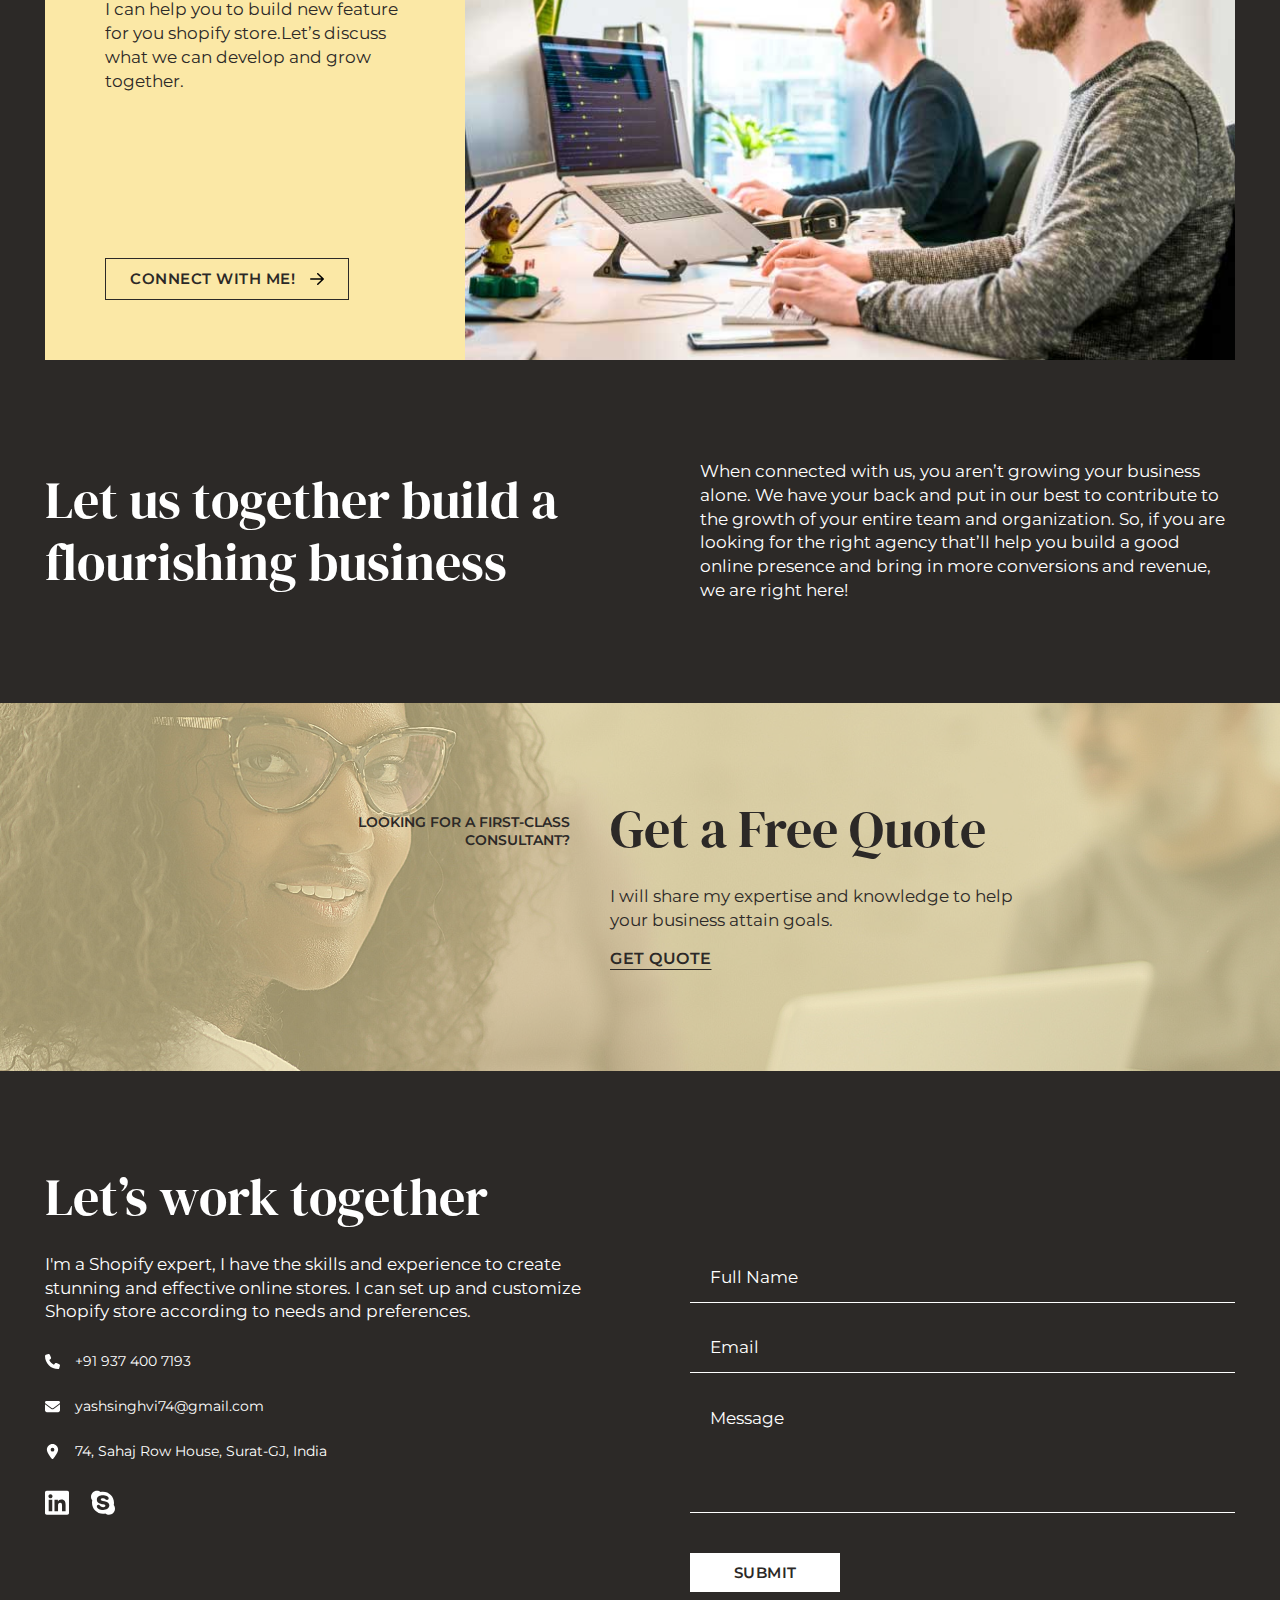
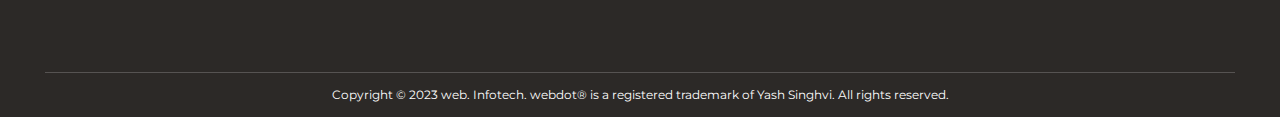
==== commit 52cf3394: "Update index.html" ====
--- a/index.html
+++ b/index.html
@@ -70,12 +70,12 @@
     <div id="main">
       <section id="banner">
         <picture>
-          <source media="(max-width:3000px)" srcset="/image/hero-bg-3000_x_1999.jpg">
-          <source media="(max-width:2000px)" srcset="/image/hero-bg-2000_x_1333.jpg">
-          <source media="(max-width:650px)" srcset="/image/hero-bg-1440_x_959.jpg">
-          <source media="(max-width:1200px)" srcset="/image/hero-bg-1200_x_799.jpg">
-          <source media="(max-width:992px)" srcset="/image/hero-bg-992_x_660.jpg">
-          <source media="(max-width:768px)" srcset="/image/hero-bg-768_x_511.jpg">
+          <source media="(min-width:2000px)" srcset="/image/hero-bg-3000_x_1999.jpg">
+          <source media="(min-width:1440px)" srcset="/image/hero-bg-2000_x_1333.jpg">
+          <source media="(min-width:1200px)" srcset="/image/hero-bg-1440_x_959.jpg">
+          <source media="(min-width:992px)" srcset="/image/hero-bg-1200_x_799.jpg">
+          <source media="(min-width:768px)" srcset="/image/hero-bg-992_x_660.jpg">
+          <source media="(min-width:375px)" srcset="/image/hero-bg-768_x_511.jpg">
           <img src="/image/hero-bg.jpg" alt="Don't Just Build a Store, Build a Brand" title="Don't Just Build a Store, Build a Brand" height="1027" width="1920">
         </picture>
         <div class="container">
--- a/style.css
+++ b/style.css
@@ -197,7 +197,8 @@
   margin: 0 auto;
   z-index: 1;
 }
-#banner img {
+#banner picture {
+  display: block;
   position: absolute;
   left: 0;
   right: 0;
@@ -207,6 +208,12 @@
   width: 100%;
   height: 100%;
   object-position: center;
+}
+#banner picture img {
+  object-fit: cover;
+  width: 100%;
+  display: block;
+  height: 100%;
 }
 section#banner:before {
   content: "";
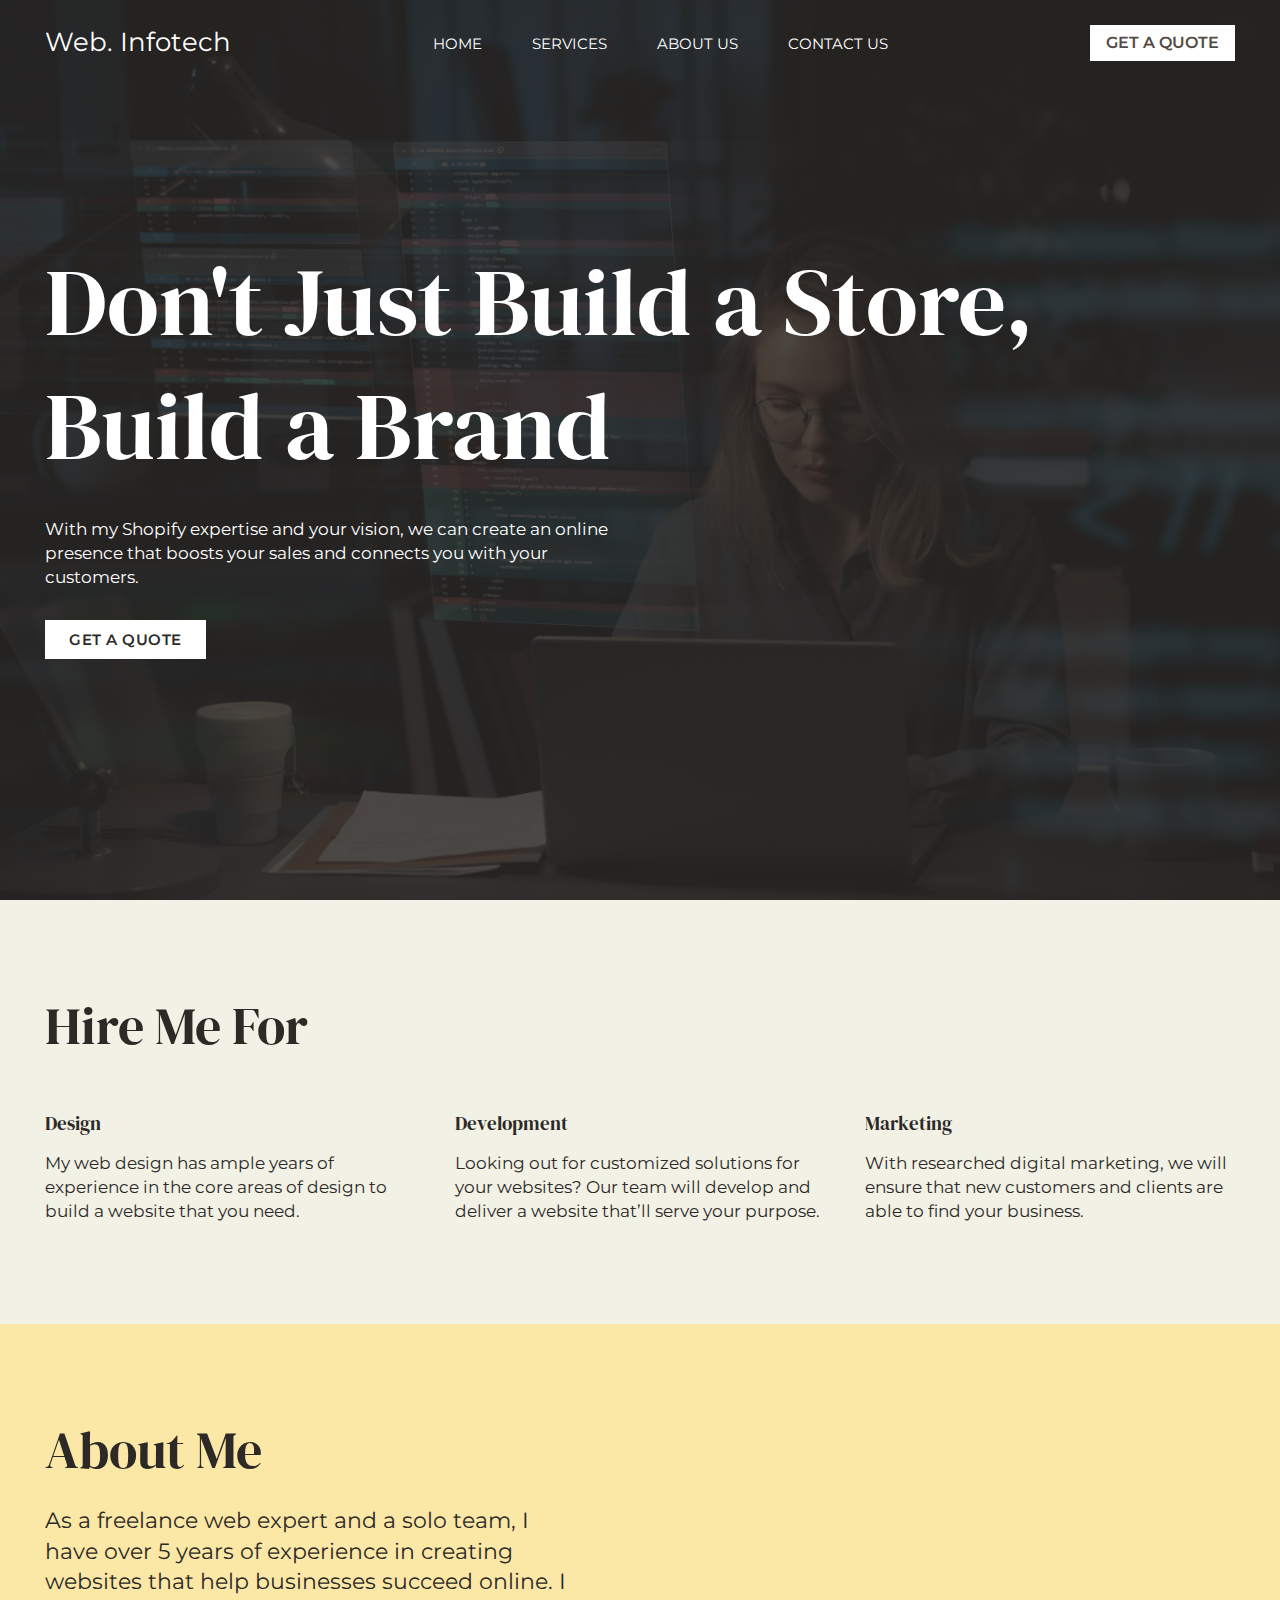
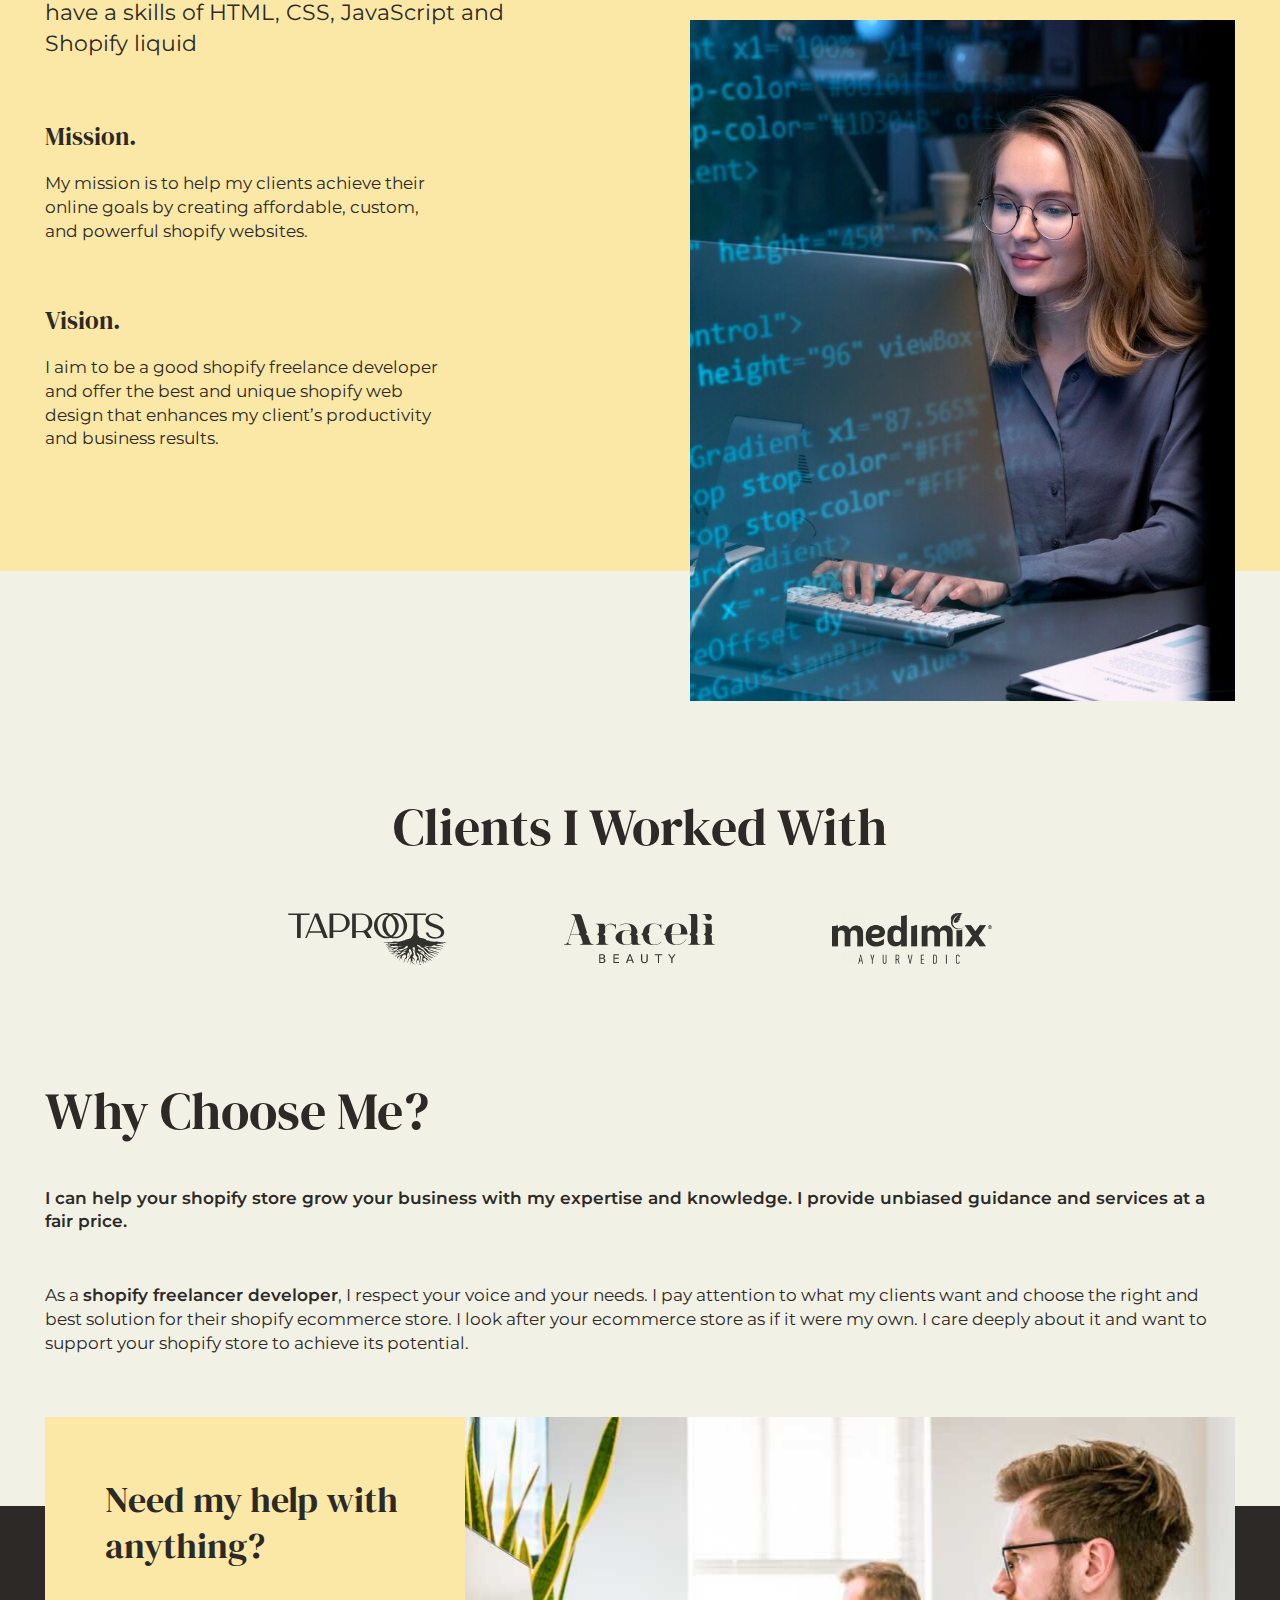
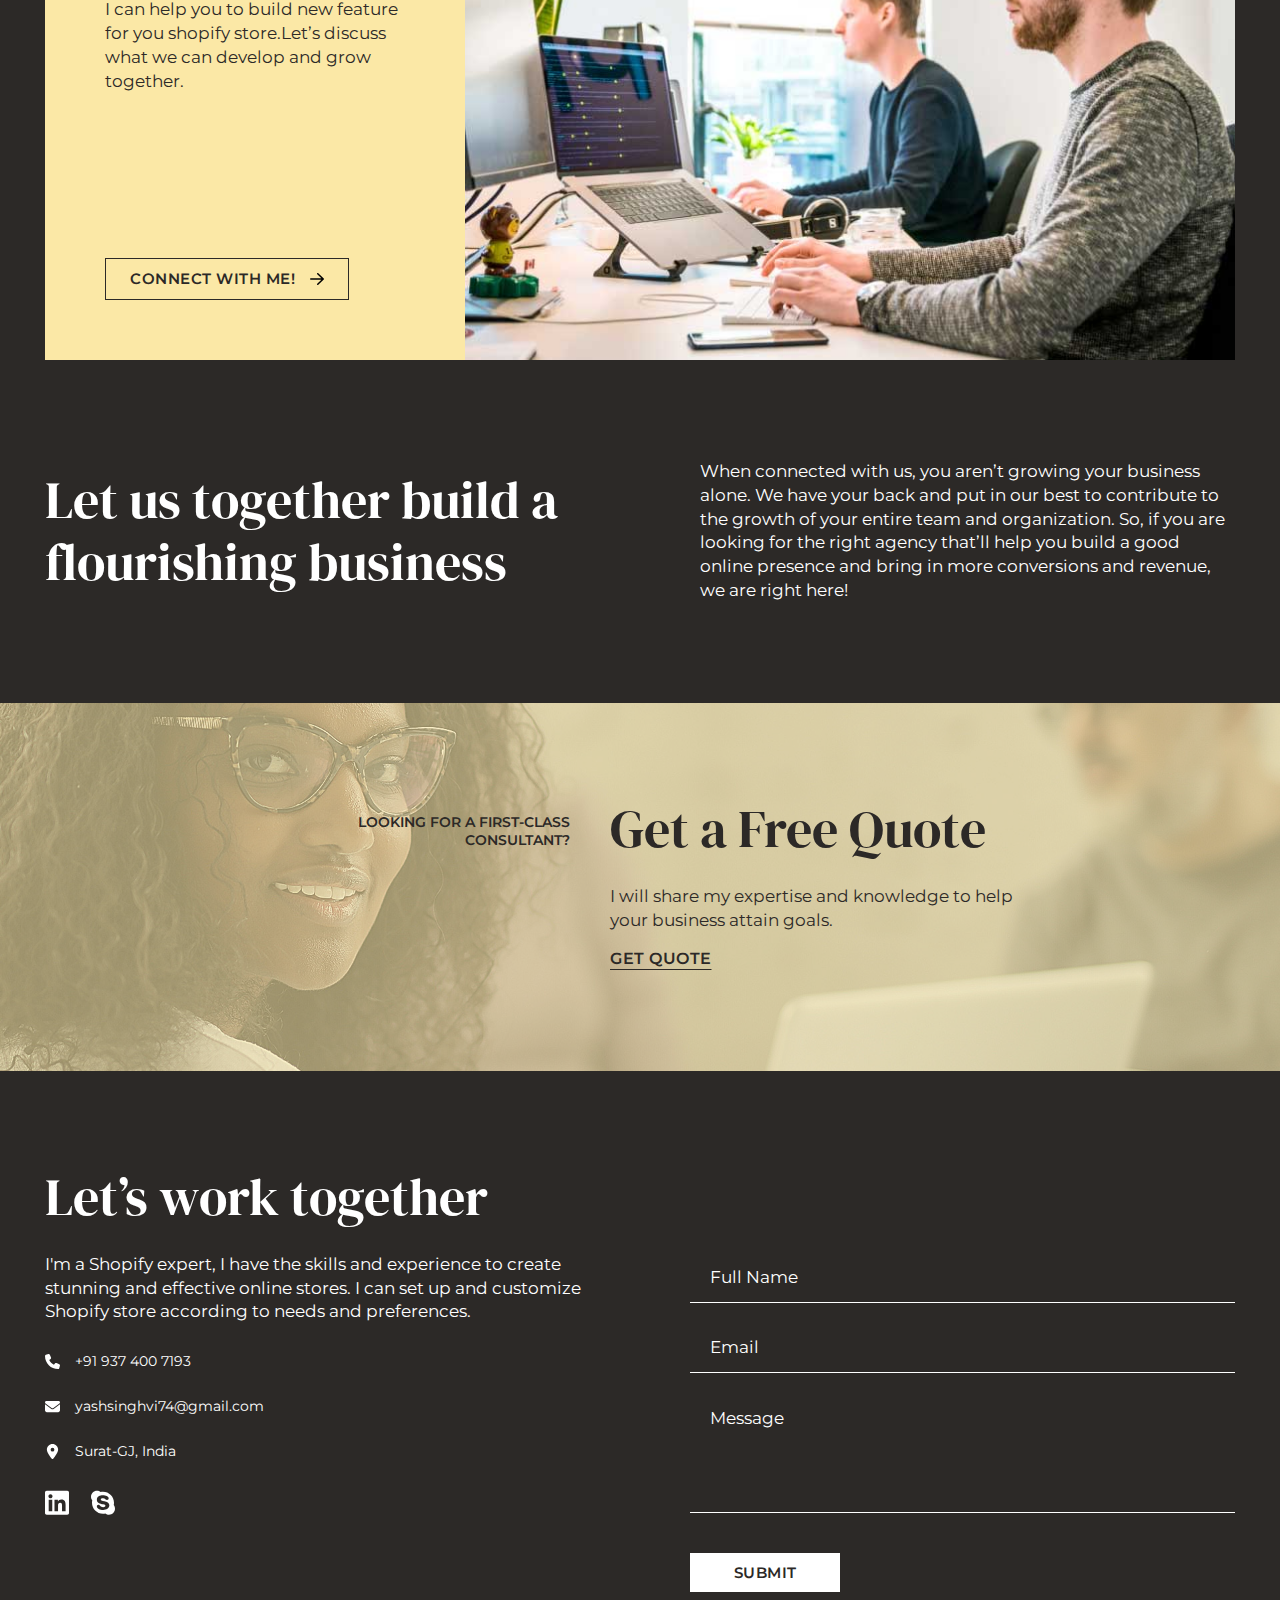
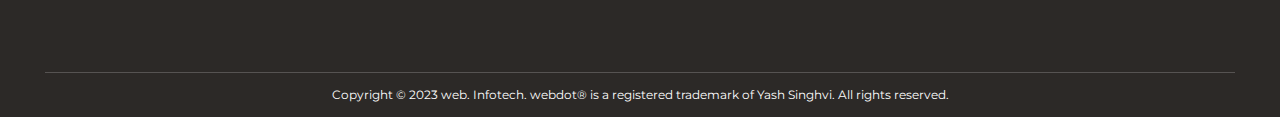
==== commit 59ed8a90: "Update index.html" ====
--- a/index.html
+++ b/index.html
@@ -14,7 +14,7 @@
   <meta property="og:image" content="https://webdotinfotech.com/image/meta-image.png" />
   <meta property="og:image:alt" content="shopify experts developers" />
   <meta property="og:url" content="https://webdotinfotech.com/">
-  <meta property="og:updated_time" content="1704219029">
+  <meta property="og:updated_time" content="1729110402653">
   <meta property="og:type" content="website" />
   <link rel="canonical" href="https://webdotinfotech.com/" />
   <link rel="image_src" href="/image/meta-image.png">
@@ -184,7 +184,7 @@
               <a href="tel:+919374007193"><svg xmlns="http://www.w3.org/2000/svg" height="16" width="16" viewBox="0 0 512 512"><path opacity="1" fill="#fff" d="M164.9 24.6c-7.7-18.6-28-28.5-47.4-23.2l-88 24C12.1 30.2 0 46 0 64C0 311.4 200.6 512 448 512c18 0 33.8-12.1 38.6-29.5l24-88c5.3-19.4-4.6-39.7-23.2-47.4l-96-40c-16.3-6.8-35.2-2.1-46.3 11.6L304.7 368C234.3 334.7 177.3 277.7 144 207.3L193.3 167c13.7-11.2 18.4-30 11.6-46.3l-40-96z"/></svg>+91 937 400 7193</a>
               <a href="mailto:yashsinghvi74@gmail.com"><svg xmlns="http://www.w3.org/2000/svg" height="16" width="16" viewBox="0 0 512 512"><path opacity="1" fill="#fff" d="M48 64C21.5 64 0 85.5 0 112c0 15.1 7.1 29.3 19.2 38.4L236.8 313.6c11.4 8.5 27 8.5 38.4 0L492.8 150.4c12.1-9.1 19.2-23.3 19.2-38.4c0-26.5-21.5-48-48-48H48zM0 176V384c0 35.3 28.7 64 64 64H448c35.3 0 64-28.7 64-64V176L294.4 339.2c-22.8 17.1-54 17.1-76.8 0L0 176z"/></svg>yashsinghvi74@gmail.com</a>
               <a href="https://maps.app.goo.gl/C3qq3bNcVuAo6LQk9"><svg xmlns="http://www.w3.org/2000/svg" height="16" width="12" viewBox="0 0 384 512"><path opacity="1" fill="#fff" d="M215.7 499.2C267 435 384 279.4 384 192C384 86 298 0 192 0S0 86 0 192c0 87.4 117 243 168.3 307.2c12.3 15.3 35.1 15.3 47.4 0zM192 128a64 64 0 1 1 0 128 64 64 0 1 1 0-128z"/></svg>
-                74, Sahaj Row House, Surat-GJ, India</a>
+                Surat-GJ, India</a>
             </div>
             <ul>
               <li>
--- a/style.css
+++ b/style.css
@@ -1096,6 +1096,59 @@
   font-size: 24px;
   margin: 20px 0 40px;
 }
+/*----about page start here */
+#about-main .about-main-row {
+  display: grid;
+  grid-template-columns: 1fr 1fr;
+  grid-column-gap: 50px;
+  place-items: center;
+}
+.about-main-image h2 {
+  font-size: 30px;
+  margin-bottom: 25px;
+  line-height: 1;
+}
+.about-main-image a.btn {
+  background: #2c2927;
+  color: #fff;
+}
+.about-main-image a.btn:hover {
+  color: #2c2927;
+  background: #f3d97a;
+}
+.about-main-row + .about-main-row {
+  margin-top: 100px;
+}
+#about-main .about-main-row:nth-child(2n+2) .about-main-image {
+  order: 2;
+}
+@media only screen and (max-width: 991px){
+  #about-main .about-main-row {
+    grid-column-gap: 25px;
+  }
+  .about-main-image {
+    place-self: stretch;
+    overflow: hidden;
+  }
+  .about-main-image img {
+    object-fit: cover;
+    height: 100%;
+    width: 100%;
+  }
+  .about-main-row + .about-main-row {
+    margin-top: 50px;
+  }
+}
+@media only screen and (max-width: 767px){
+  #about-main .about-main-row {
+    grid-template-columns: 1fr;
+    grid-row-gap: 20px;
+  }
+  #about-main .about-main-row:nth-child(2n+2) .about-main-image {
+    order: unset;
+  }
+}
+/*----about page ends here */
 /*font-family: 'DM Serif Display', serif;
 font-family: 'Montserrat', sans-serif;
-*/+*/
